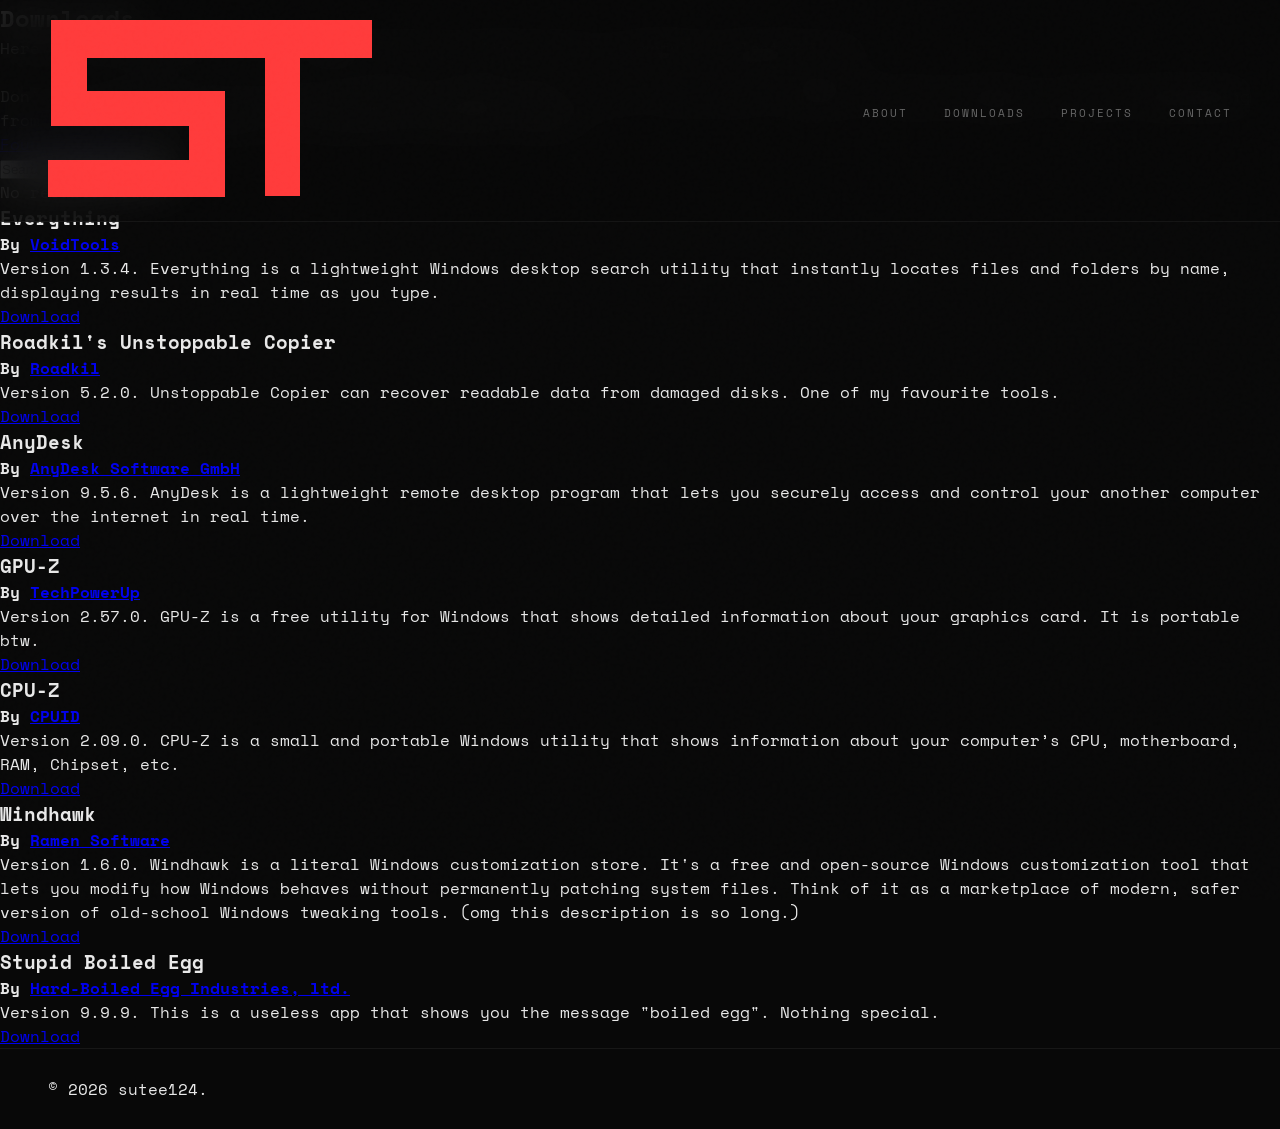
==== downloads.html @ 01d7a95b "Refreshed Design" ====
<!DOCTYPE html>
<html lang="en">
<head>
<meta charset="UTF-8">
<meta name="viewport" content="width=device-width, initial-scale=1.0">
<title>sutee's downloads</title>
<link rel="icon" type="image/png+xml" href="/assets/site/favicon.png">

<!--style stuff-->
<link rel="preconnect" href="https://fonts.googleapis.com">
<link rel="preconnect" href="https://fonts.gstatic.com" crossorigin>
<link href="https://fonts.googleapis.com/css2?family=Space+Mono:ital,wght@0,400;0,700;1,400&display=swap" rel="stylesheet">
<link rel="stylesheet" href="/assets/site/style.css">


</head>
<body>

<nav>
  <a href="https://sutee124.github.io" class="logo">
    <img src="/assets/site/logo.png" alt="Sutee">
  </a>
  <ul>
    <li><a href="sutee124.github.io#about">About</a></li>
    <li><a href="downloads">Downloads</a></li>
    <li><a href="sutee124.github.io#projects">Projects</a></li>
    <li><a href="sutee124.github.io#contact">Contact</a></li>
  </ul>
</nav>

<section id="about">
  <h2>Downloads</h2>
  <div class="section-content">
 Here are the downloads. All softwares here are either mine or carefully selected by me.
  </div>
  <br>
    <div class="section-content">
 Don't be surprised if you see any outdated software here. I don't have time to update the apps everyday. Consider downloading from their official website if you want the latest version.
  </div>
  <a href="mailto:sutee1241@outlook.com?subject=Possible%20Malware%20Found%20on%20Downloads%20Page&body=I%20believe%20I%20found%20a%20file%20that%20may%20be%20malicious.%0A%5BPlease%20list%20the%20file%20name(s)%20or%20link(s)%20below.%5D%0A%0A1.%0A2.%0A3.%0A%0AThank%20you." class="publisher-link">Found Malware?</a>
</section>

<section id="downloads">
    <div class="search-box">
      <div class="search-wrapper">
        <input type="text" id="searchInput" placeholder="Search...">
        <span id="clearBtn" class="clear-btn">&times;</span>
      </div>
    </div>
      <p id="noResults" class="no-results">No results found.</p>
      <div class="downloads-card">
      <h3>Everything</h3> <h4> By <a href="https://www.voidtools.com/" target="_blank" class="publisher-link">VoidTools</a></h4>
      <p>Version 1.3.4. Everything is a lightweight Windows desktop search utility that instantly locates files and folders by name, displaying results in real time as you type.</p>
      <a href="/apps/Everything.exe" target="_blank" class="button2">Download</a>
    </div>
      <div class="downloads-card">
      <h3>Roadkil's Unstoppable Copier</h3> <h4> By <a href="https://www.roadkil.net/" target="_blank" class="publisher-link">Roadkil</a></h4>
      <p>Version 5.2.0. Unstoppable Copier can recover readable data from damaged disks. One of my favourite tools.</p>
      <a href="/apps/UnstoppableCopier.exe" target="_blank" class="button2">Download</a>
    </div>
      <div class="downloads-card">
      <h3>AnyDesk</h3> <h4> By <a href="https://anydesk.com/" target="_blank" class="publisher-link">AnyDesk Software GmbH</a></h4>
      <p>Version 9.5.6. AnyDesk is a lightweight remote desktop program that lets you securely access and control your another computer over the internet in real time.</p>
      <a href="/apps/AnyDesk.exe" target="_blank" class="button2">Download</a>
    </div>
     <div class="downloads-card">
      <h3>GPU-Z</h3> <h4> By <a href="https://www.techpowerup.com/" target="_blank" class="publisher-link">TechPowerUp</a></h4>
      <p>Version 2.57.0. GPU-Z is a free utility for Windows that shows detailed information about your graphics card. It is portable btw. </p>
      <a href="/apps/GPU-Z.exe" target="_blank" class="button2">Download</a>
    </div>
     <div class="downloads-card">
      <h3>CPU-Z</h3> <h4> By <a href="https://www.cpuid.com/" target="_blank" class="publisher-link">CPUID</a></h4>
      <p>Version 2.09.0. CPU-Z is a small and portable Windows utility that shows information about your computer’s CPU, motherboard, RAM, Chipset, etc.</p>
      <a href="/apps/cpuz.exe" target="_blank" class="button2">Download</a>
    </div>
     <div class="downloads-card">
      <h3>Windhawk</h3> <h4>By <a href="https://ramensoftware.com/" target="_blank" class="publisher-link">Ramen Software</a></h4>
      <p>Version 1.6.0. Windhawk is a literal Windows customization store. It's a free and open-source Windows customization tool that lets you modify how Windows behaves without permanently patching system files. Think of it as a marketplace of modern, safer version of old-school Windows tweaking tools. (omg this description is so long.)</p>
      <a href="/apps/windhawk_setup.exe" target="_blank" class="button2">Download</a>
    </div>
     <div class="downloads-card">
      <h3>Stupid Boiled Egg</h3> <h4>By <a href="https://guthib.com/" target="_blank" class="publisher-link">Hard-Boiled Egg Industries, ltd.</a></h4>
      <p>Version 9.9.9. This is a useless app that shows you the message "boiled egg". Nothing special.</p>
      <a href="/apps/boiled egg.exe" target="_blank" class="button2">Download</a>
    </div>
</section>

<footer>
  © 2026 sutee124.
</footer>

<script>
const searchInput = document.getElementById("searchInput");
const cards = document.querySelectorAll(".downloads-card");
const noResults = document.getElementById("noResults");
const clearBtn = document.getElementById("clearBtn");

function filterCards() {
  const filter = searchInput.value.toLowerCase();
  let visibleCount = 0;

  cards.forEach(card => {
    const text = card.innerText.toLowerCase();
    const matches = text.includes(filter);

    if (matches) {
      card.style.display = "block";
      requestAnimationFrame(() => {
        card.style.opacity = "1";
        card.style.transform = "translateY(0)";
      });
      visibleCount++;
    } else {
      card.style.opacity = "0";
      card.style.transform = "translateY(10px)";
      setTimeout(() => {
        card.style.display = "none";
      }, 200);
    }
  });

  if (visibleCount === 0 && filter !== "") {
    noResults.classList.add("show");
  } else {
    noResults.classList.remove("show");
  }

  clearBtn.style.display = filter ? "block" : "none";
}

searchInput.addEventListener("input", filterCards);

clearBtn.addEventListener("click", function () {
  searchInput.value = "";
  filterCards();
  searchInput.focus();
});
</script>

</body>
</html>
---- assets/site/style.css ----
@font-face {
  font-family: Imagine;
  src: url(/assets/site/Imagine_Earth.ttf);
}

:root {
  --red: #e8251a;
  --red-dim: rgba(232,37,26,0.15);
  --red-border: rgba(232,37,26,0.35);
  --bg: #080808;
  --surface: #0f0f0f;
  --surface2: #161616;
  --text: #e8e8e8;
  --muted: #666;
  --mono: 'Space Mono', monospace;
  --sans: Imagine, sans-serif;
}

*, *::before, *::after { margin: 0; padding: 0; box-sizing: border-box; }

html { scroll-behavior: smooth; }

body {
  font-family: var(--mono);
  background: var(--bg);
  color: var(--text);
  overflow-x: hidden;
  cursor: crosshair;
}

/* ── NOISE OVERLAY ── */
body::before {
  content: '';
  position: fixed;
  inset: 0;
  background-image: url("data:image/svg+xml,%3Csvg viewBox='0 0 256 256' xmlns='http://www.w3.org/2000/svg'%3E%3Cfilter id='noise'%3E%3CfeTurbulence type='fractalNoise' baseFrequency='0.9' numOctaves='4' stitchTiles='stitch'/%3E%3C/filter%3E%3Crect width='100%25' height='100%25' filter='url(%23noise)' opacity='0.04'/%3E%3C/svg%3E");
  pointer-events: none;
  z-index: 9999;
  opacity: 0.4;
}

/* ── SCROLLBAR ── */
::-webkit-scrollbar { width: 3px; }
::-webkit-scrollbar-track { background: var(--bg); }
::-webkit-scrollbar-thumb { background: var(--red); }

/* ── NAV ── */
nav {
  position: fixed;
  top: 0; left: 0; right: 0;
  z-index: 1000;
  display: flex;
  justify-content: space-between;
  align-items: center;
  padding: 20px 48px;
  background: rgba(8,8,8,0.85);
  backdrop-filter: blur(20px);
  -webkit-backdrop-filter: blur(20px);
  border-bottom: 1px solid rgba(255,255,255,0.05);
}

.nav-logo {
  font-family: var(--sans);
  font-weight: 800;
  font-size: 18px;
  color: var(--red);
  text-decoration: none;
  letter-spacing: -0.5px;
}

.nav-logo img {
  max-height: 22px;
  display: block;
}

nav ul {
  list-style: none;
  display: flex;
  gap: 36px;
  align-items: center;
}

nav a:not(.nav-logo) {
  color: var(--muted);
  text-decoration: none;
  font-size: 11px;
  letter-spacing: 2px;
  text-transform: uppercase;
  transition: color 0.2s;
}

nav a:not(.nav-logo):hover { color: var(--text); }

/* ── HERO ── */
.hero {
  position: relative;
  min-height: 100vh;
  display: flex;
  flex-direction: column;
  justify-content: flex-end;
  padding: 48px;
  overflow: hidden;
}

.hero-bg {
  position: absolute;
  inset: 0;
  background: url("/assets/media/hero.png") center/cover no-repeat;
  opacity: 0.18;
  filter: grayscale(40%);
}

.hero-grid {
  position: absolute;
  inset: 0;
  background-image:
    linear-gradient(rgba(232,37,26,0.04) 1px, transparent 1px),
    linear-gradient(90deg, rgba(232,37,26,0.04) 1px, transparent 1px);
  background-size: 60px 60px;
  mask-image: radial-gradient(ellipse at center, black 30%, transparent 80%);
}

.hero-tag {
  position: absolute;
  top: 120px;
  right: 48px;
  font-size: 10px;
  letter-spacing: 3px;
  text-transform: uppercase;
  color: var(--muted);
  writing-mode: vertical-rl;
}

.hero-content {
  position: relative;
  z-index: 2;
  max-width: 900px;
}

.hero-eyebrow {
  font-size: 11px;
  letter-spacing: 4px;
  text-transform: uppercase;
  color: var(--red);
  margin-bottom: 24px;
  display: flex;
  align-items: center;
  gap: 12px;
}

.hero-eyebrow::before {
  content: '';
  width: 32px;
  height: 1px;
  background: var(--red);
  display: block;
}

.hero h1 {
  font-family: var(--sans);
  font-size: clamp(52px, 9vw, 120px);
  font-weight: 800;
  line-height: 0.92;
  letter-spacing: -3px;
  color: var(--text);
  margin-bottom: 32px;
}

.hero h1 span { color: var(--red); }

.hero-sub {
  font-size: 13px;
  color: var(--muted);
  line-height: 1.6;
  max-width: 360px;
  margin-bottom: 48px;
}

.hero-links {
  display: flex;
  flex-wrap: wrap;
  gap: 12px;
}

/* ── BUTTONS ── */
.btn {
  display: inline-flex;
  align-items: center;
  gap: 8px;
  padding: 10px 20px;
  font-family: var(--mono);
  font-size: 11px;
  letter-spacing: 1px;
  text-decoration: none;
  text-transform: uppercase;
  border: 1px solid var(--red-border);
  color: var(--text);
  background: var(--red-dim);
  transition: all 0.2s;
  cursor: pointer;
}

.btn:hover {
  background: var(--red);
  border-color: var(--red);
  color: #fff;
  transform: translateY(-2px);
}

.btn svg { width: 14px; height: 14px; flex-shrink: 0; }

.btn-ghost {
  background: transparent;
  border-color: rgba(255,255,255,0.1);
  color: var(--muted);
}

.btn-ghost:hover {
  background: rgba(255,255,255,0.06);
  border-color: rgba(255,255,255,0.25);
  color: var(--text);
}

/* ── LAYOUT ── */
.container { max-width: 1100px; margin: 0 auto; padding: 0 48px; }

/* ── SECTION BASE ── */
.section {
  padding: 120px 48px;
  border-top: 1px solid rgba(255,255,255,0.04);
}

.section-label {
  font-size: 10px;
  letter-spacing: 4px;
  text-transform: uppercase;
  color: var(--red);
  margin-bottom: 64px;
  display: flex;
  align-items: center;
  gap: 16px;
}

.section-label::after {
  content: '';
  flex: 1;
  height: 1px;
  background: rgba(255,255,255,0.06);
}

/* ── ABOUT ── */
#about .about-grid {
  display: grid;
  grid-template-columns: 1fr 1fr;
  gap: 80px;
  align-items: start;
}

.about-main h2 {
  font-family: var(--sans);
  font-size: clamp(28px, 3vw, 42px);
  font-weight: 800;
  line-height: 1.1;
  letter-spacing: -1px;
  margin-bottom: 28px;
  color: var(--text);
}

.about-main p {
  font-size: 12px;
  line-height: 2;
  color: var(--muted);
  margin-bottom: 16px;
}

.text-link {
  color: var(--red);
  text-decoration: none;
  border-bottom: 1px solid var(--red-border);
  transition: border-color 0.2s;
}
.text-link:hover { border-color: var(--red); }

/* FAQ */
.faq { 

.faq-item {
  border-top: 1px solid rgba(255,255,255,0.06);
  padding: 24px 0;
}

.faq-item:last-child { border-bottom: 1px solid rgba(255,255,255,0.06); }

.faq-q {
  font-size: 11px;
  letter-spacing: 0.5px;
  color: var(--text);
  margin-bottom: 10px;
  display: flex;
  gap: 12px;
}

.faq-q::before {
  content: '//';
  color: var(--red);
  flex-shrink: 0;
}

.faq-a {
  font-size: 11px;
  line-height: 1.9;
  color: var(--muted);
  padding-left: 28px;
}
}
/* AMA */
.ama-box {
  margin-top: 64px;
  padding: 36px;
  border: 1px solid rgba(255,255,255,0.06);
  background: var(--surface);
  position: relative;
  overflow: hidden;
}

.ama-box::before {
  content: '';
  position: absolute;
  top: 0; left: 0; right: 0;
  height: 2px;
  background: linear-gradient(90deg, var(--red), transparent);
}

.ama-title {
  font-family: var(--sans);
  font-weight: 700;
  font-size: 18px;
  color: var(--text);
  margin-bottom: 8px;
}

.ama-sub {
  font-size: 10px;
  color: var(--muted);
  letter-spacing: 1px;
  text-transform: uppercase;
  margin-bottom: 24px;
}

.ama-row {
  display: flex;
  gap: 12px;
}

.ama-input {
  flex: 1;
  padding: 12px 16px;
  background: var(--surface2);
  border: 1px solid rgba(255,255,255,0.08);
  color: var(--text);
  font-family: var(--mono);
  font-size: 12px;
  outline: none;
  transition: border-color 0.2s;
}

.ama-input:focus { border-color: var(--red); }
.ama-input::placeholder { color: var(--muted); }

.ama-msg {
  margin-top: 12px;
  font-size: 11px;
  color: var(--red);
  min-height: 16px;
}

/* ── PROJECTS ── */
.projects-grid {
  display: grid;
  grid-template-columns: repeat(auto-fill, minmax(300px, 1fr));
  gap: 1px;
  background: rgba(255,255,255,0.04);
  border: 1px solid rgba(255,255,255,0.04);
}

.project-card {
  background: var(--bg);
  padding: 32px;
  transition: background 0.2s;
  position: relative;
  overflow: hidden;
}

.project-card::before {
  content: '';
  position: absolute;
  left: 0; top: 0; bottom: 0;
  width: 2px;
  background: var(--red);
  transform: scaleY(0);
  transform-origin: bottom;
  transition: transform 0.3s ease;
}

.project-card:hover { background: var(--surface); }
.project-card:hover::before { transform: scaleY(1); }

.project-num {
  font-size: 10px;
  color: var(--muted);
  letter-spacing: 2px;
  margin-bottom: 20px;
}

.project-card h3 {
  font-family: var(--sans);
  font-weight: 700;
  font-size: 16px;
  color: var(--text);
  margin-bottom: 12px;
  line-height: 1.3;
}

.project-card p {
  font-size: 11px;
  line-height: 1.8;
  color: var(--muted);
  margin-bottom: 24px;
}

.project-link {
  font-size: 10px;
  letter-spacing: 2px;
  text-transform: uppercase;
  color: var(--red);
  text-decoration: none;
  display: inline-flex;
  align-items: center;
  gap: 8px;
  transition: gap 0.2s;
}

.project-link:hover { gap: 14px; }

/* ── CONTACT ── */
#contact {
  position: relative;
}

.contact-inner {
  display: flex;
  justify-content: space-between;
  align-items: flex-end;
  gap: 48px;
  flex-wrap: wrap;
}

.contact-head {
  font-family: var(--sans);
  font-size: clamp(36px, 5vw, 72px);
  font-weight: 800;
  letter-spacing: -2px;
  color: var(--text);
  line-height: 1;
}

.contact-head span { color: var(--red); }

.contact-btns { display: flex; gap: 12px; flex-wrap: wrap; }

/* ── FOOTER ── */
footer {
  padding: 28px 48px;
  border-top: 1px solid rgba(255,255,255,0.06);
  display: flex;
  justify-content: space-between;
  align-items: center;
  flex-wrap: wrap;
  gap: 16px;
}

.footer-copy {
  font-size: 10px;
  letter-spacing: 2px;
  color: var(--muted);
  text-transform: uppercase;
}

/* ── FADE-IN ── */
.reveal {
  opacity: 0;
  transform: translateY(30px);
  transition: opacity 0.8s ease, transform 0.8s ease;
}
.reveal.visible {
  opacity: 1;
  transform: none;
}

@media (max-width: 768px) {
  nav { padding: 16px 24px; }
  .hero { padding: 100px 24px 48px; }
  .hero-tag { display: none; }
  .section { padding: 80px 24px; }
  #about .about-grid { grid-template-columns: 1fr; gap: 48px; }
  .contact-inner { flex-direction: column; align-items: flex-start; }
  footer { padding: 24px; }
}
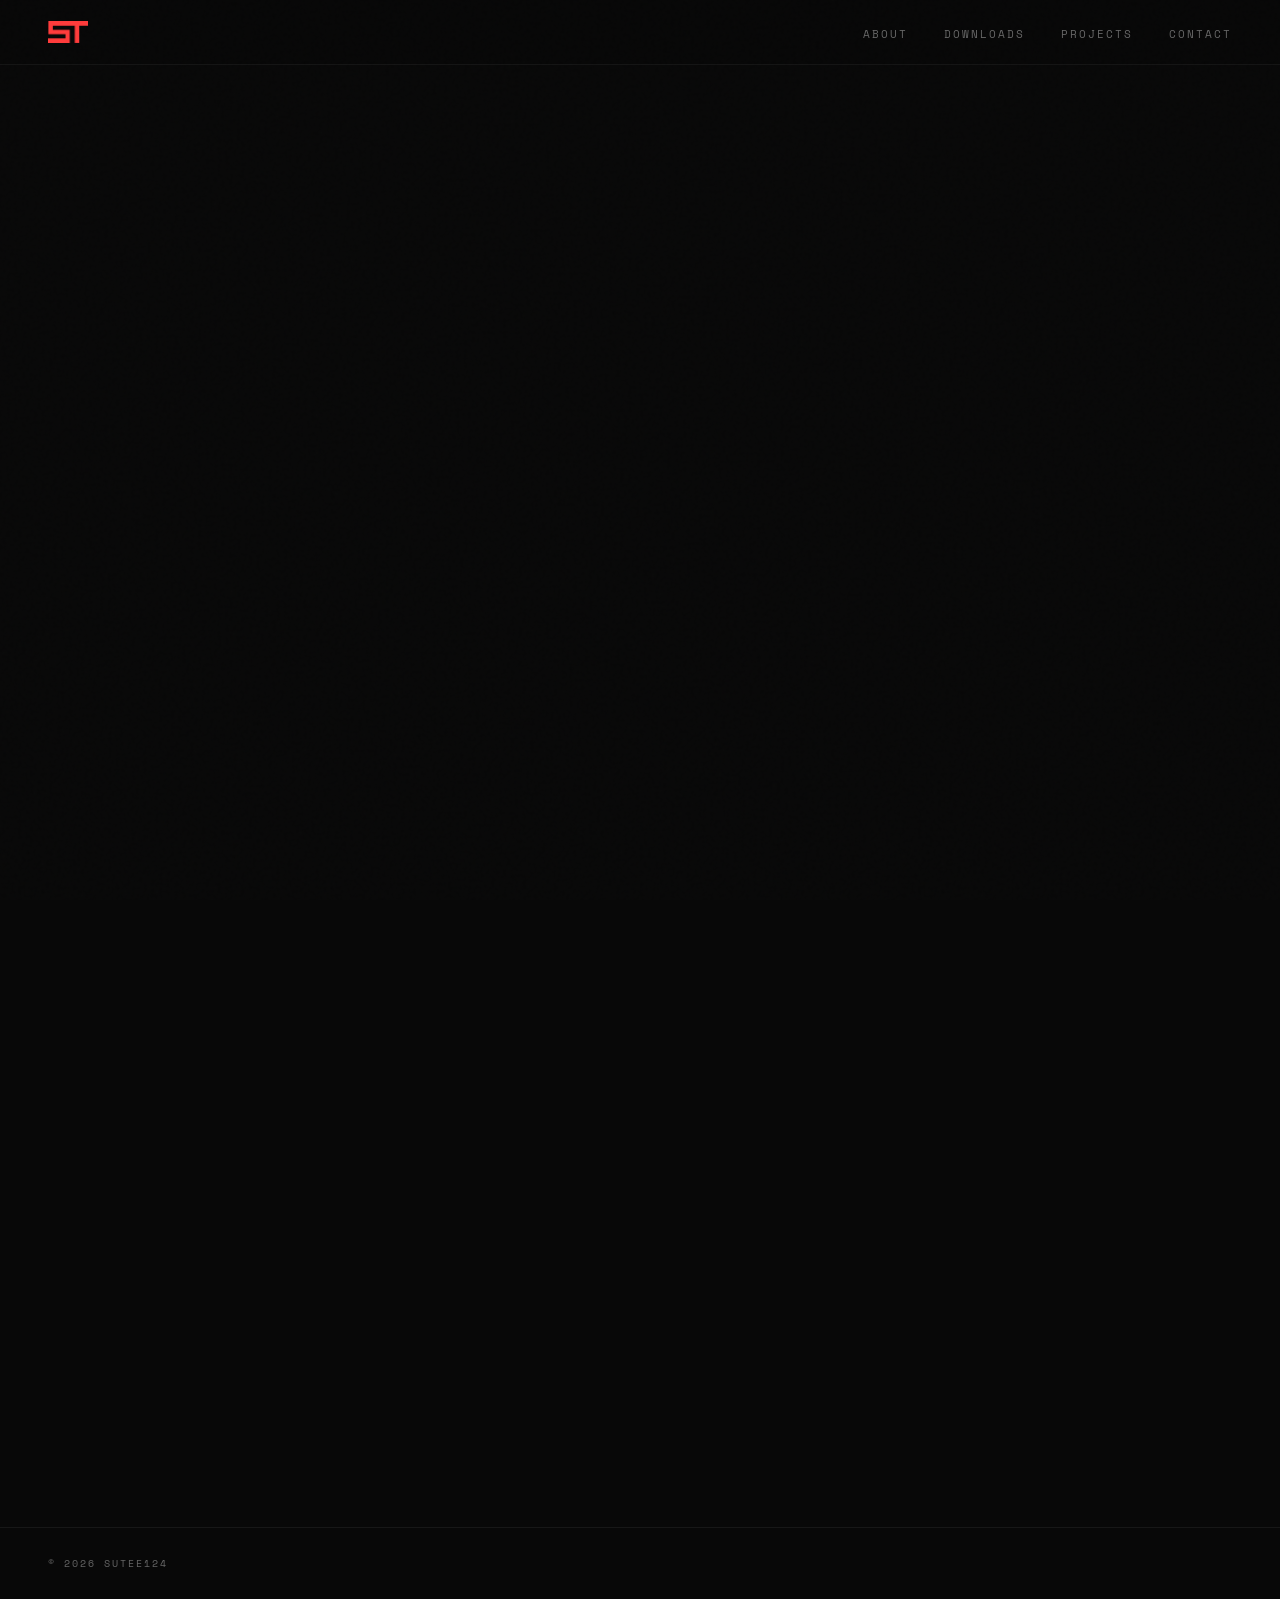
==== commit 9360da2c: "Updated CSS" ====
--- a/downloads.html
+++ b/downloads.html
@@ -12,23 +12,161 @@
 <link href="https://fonts.googleapis.com/css2?family=Space+Mono:ital,wght@0,400;0,700;1,400&display=swap" rel="stylesheet">
 <link rel="stylesheet" href="/assets/site/style.css">
 
+<style>
+
+#downloads {
+  padding: 80px 60px;
+  border-top: 1px solid #111;
+}
+
+/* ===== SEARCH ===== */
+
+.search-box {
+  margin-bottom: 35px;
+}
+
+.search-wrapper {
+  position: relative;
+  max-width: 420px;
+}
+
+/* clear search button */
+
+.clear-btn {
+  position: absolute;
+  right: 12px;
+  top: 50%;
+  transform: translateY(-50%);
+  color: #ff3b3b;
+  font-size: 18px;
+  cursor: pointer;
+  display: none;
+  transition: 0.2s ease;
+}
+
+.clear-btn:hover {
+  color: #ff0000;
+}
+
+/* ===== NO RESULTS MESSAGE ===== */
+
+.no-results {
+  display: none;
+  margin: 25px 0;
+  color: #ff3b3b;
+  font-size: 18px;
+  text-shadow: 0 0 8px rgba(255,0,0,0.5);
+}
+
+.no-results.show {
+  display: block;
+}
+
+/* ===== DOWNLOAD GRID ===== */
+
+#downloads {
+  display: grid;
+  grid-template-columns: repeat(auto-fit, minmax(260px, 1fr));
+  gap: 22px;
+}
+
+/* ===== DOWNLOAD CARD ===== */
+
+.downloads-card {
+  background: #111;
+  border: 1px solid #222;
+  padding: 26px;
+  line-height: 1.7;
+
+  transition:
+    transform 0.25s ease,
+    border-color 0.25s ease,
+    box-shadow 0.25s ease;
+}
+
+/* hover effect */
+
+.downloads-card:hover {
+  border-color: #ff3b3b;
+  transform: translateY(-4px);
+  box-shadow: 0 8px 20px rgba(0,0,0,0.5);
+}
+
+/* title */
+
+.downloads-card h3 {
+  color: #ff3b3b;
+  margin-bottom: 4px;
+}
+
+/* publisher */
+
+.downloads-card h4 {
+  font-size: 13px;
+  margin-bottom: 10px;
+  opacity: 0.7;
+}
+
+/* publisher link */
+
+.publisher-link {
+  color: #ff3b3b;
+  text-decoration: none;
+  transition: 0.2s ease;
+}
+
+.publisher-link:hover {
+  text-decoration: underline;
+}
+
+/* description */
+
+.downloads-card p {
+  font-size: 14px;
+  opacity: 0.85;
+  margin-bottom: 16px;
+}
+
+/* ===== DOWNLOAD BUTTON ===== */
+
+.button2 {
+  display: inline-block;
+  padding: 8px 18px;
+  background: #ff3b3b;
+  color: #fff;
+  font-weight: bold;
+  text-decoration: none;
+  font-size: 13px;
+
+  transition:
+    background 0.2s ease,
+    transform 0.2s ease,
+    box-shadow 0.2s ease;
+}
+
+.button2:hover {
+  background: #ff0000;
+  transform: translateY(-2px);
+  box-shadow: 0 4px 12px rgba(255,0,0,0.4);
+}
+</style>
 
 </head>
 <body>
 
 <nav>
-  <a href="https://sutee124.github.io" class="logo">
-    <img src="/assets/site/logo.png" alt="Sutee">
+  <a href="index.html" class="nav-logo">
+    <img src="/assets/site/logo.png" alt="Sutee" onerror="this.style.display='none';this.parentElement.textContent='sutee.'">
   </a>
   <ul>
-    <li><a href="sutee124.github.io#about">About</a></li>
+    <li><a href="#about">About</a></li>
     <li><a href="downloads">Downloads</a></li>
-    <li><a href="sutee124.github.io#projects">Projects</a></li>
-    <li><a href="sutee124.github.io#contact">Contact</a></li>
+    <li><a href="#projects">Projects</a></li>
+    <li><a href="#contact">Contact</a></li>
   </ul>
 </nav>
 
-<section id="about">
+<section id="about" class="section reveal">
   <h2>Downloads</h2>
   <div class="section-content">
  Here are the downloads. All softwares here are either mine or carefully selected by me.
@@ -40,10 +178,10 @@
   <a href="mailto:sutee1241@outlook.com?subject=Possible%20Malware%20Found%20on%20Downloads%20Page&body=I%20believe%20I%20found%20a%20file%20that%20may%20be%20malicious.%0A%5BPlease%20list%20the%20file%20name(s)%20or%20link(s)%20below.%5D%0A%0A1.%0A2.%0A3.%0A%0AThank%20you." class="publisher-link">Found Malware?</a>
 </section>
 
-<section id="downloads">
+<section id="downloads" class="section reveal">
     <div class="search-box">
       <div class="search-wrapper">
-        <input type="text" id="searchInput" placeholder="Search...">
+        <input class="ama-input" type="text" id="searchInput" placeholder="Search...">
         <span id="clearBtn" class="clear-btn">&times;</span>
       </div>
     </div>
@@ -86,7 +224,7 @@
 </section>
 
 <footer>
-  © 2026 sutee124.
+  <span class="footer-copy">© 2026 sutee124</span>
 </footer>
 
 <script>
--- a/assets/site/style.css
+++ b/assets/site/style.css
@@ -25,7 +25,6 @@
   background: var(--bg);
   color: var(--text);
   overflow-x: hidden;
-  cursor: crosshair;
 }
 
 /* ── NOISE OVERLAY ── */
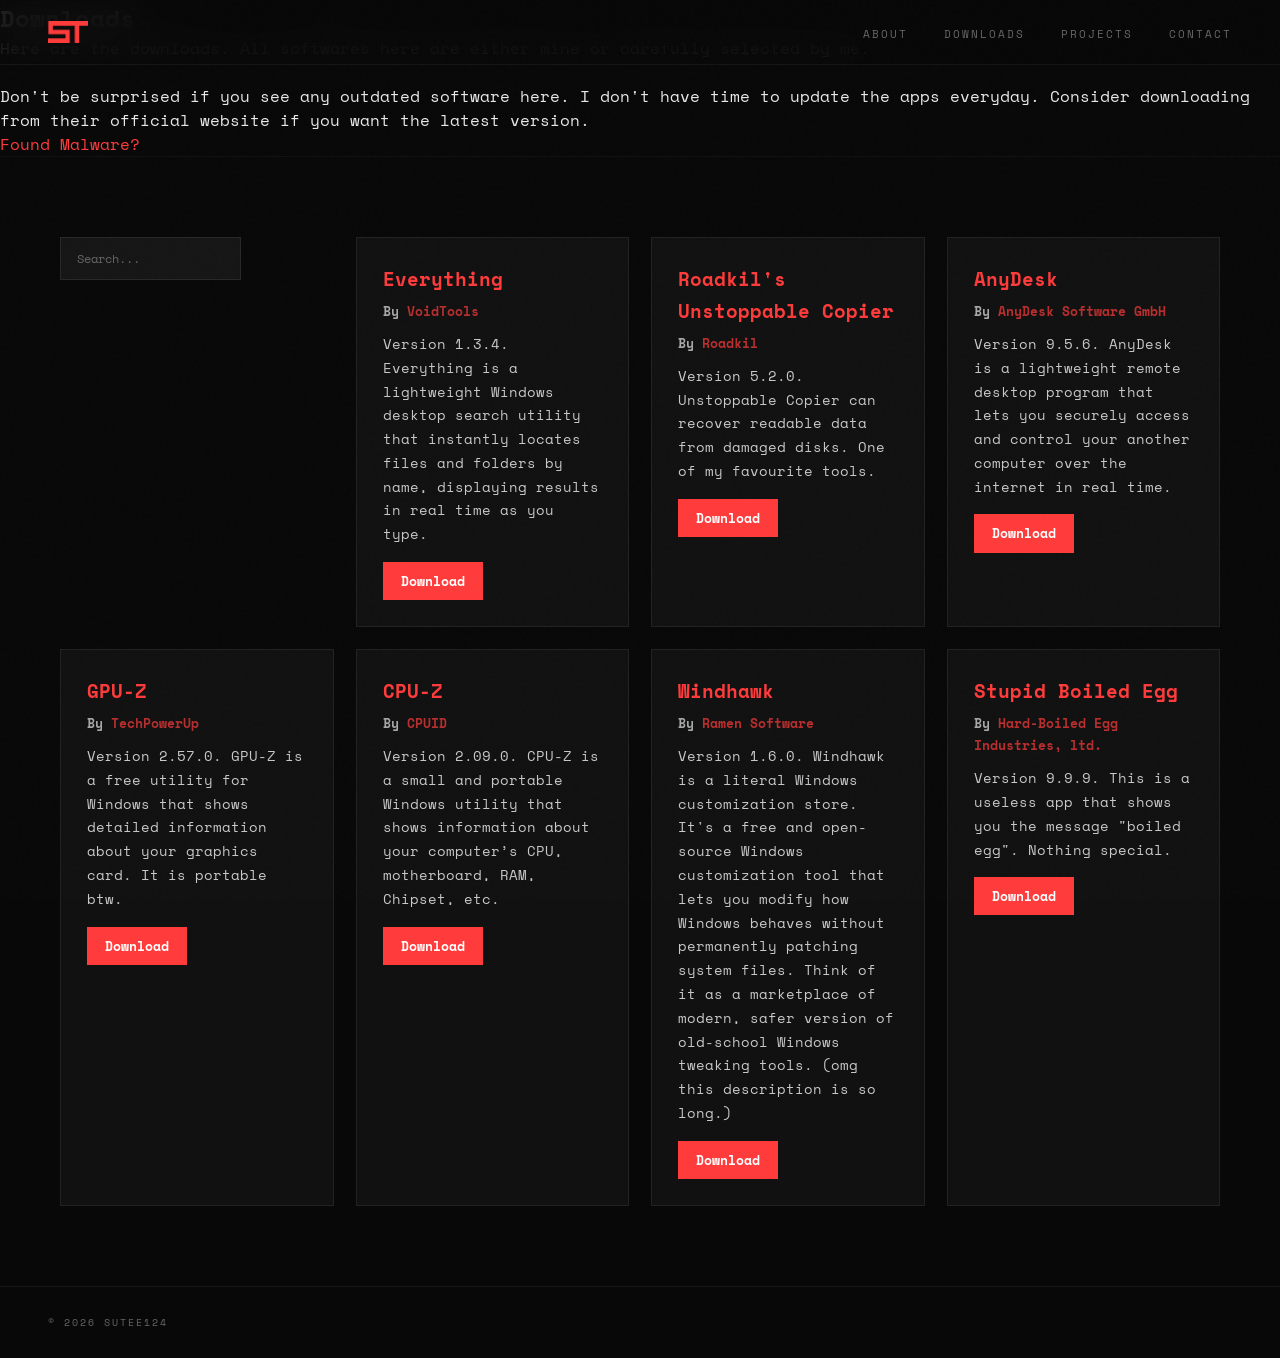
==== commit e6de6daa: "Fixed downloads page" ====
--- a/downloads.html
+++ b/downloads.html
@@ -166,7 +166,7 @@
   </ul>
 </nav>
 
-<section id="about" class="section reveal">
+<section id="about">
   <h2>Downloads</h2>
   <div class="section-content">
  Here are the downloads. All softwares here are either mine or carefully selected by me.
@@ -178,7 +178,7 @@
   <a href="mailto:sutee1241@outlook.com?subject=Possible%20Malware%20Found%20on%20Downloads%20Page&body=I%20believe%20I%20found%20a%20file%20that%20may%20be%20malicious.%0A%5BPlease%20list%20the%20file%20name(s)%20or%20link(s)%20below.%5D%0A%0A1.%0A2.%0A3.%0A%0AThank%20you." class="publisher-link">Found Malware?</a>
 </section>
 
-<section id="downloads" class="section reveal">
+<section id="downloads">
     <div class="search-box">
       <div class="search-wrapper">
         <input class="ama-input" type="text" id="searchInput" placeholder="Search...">
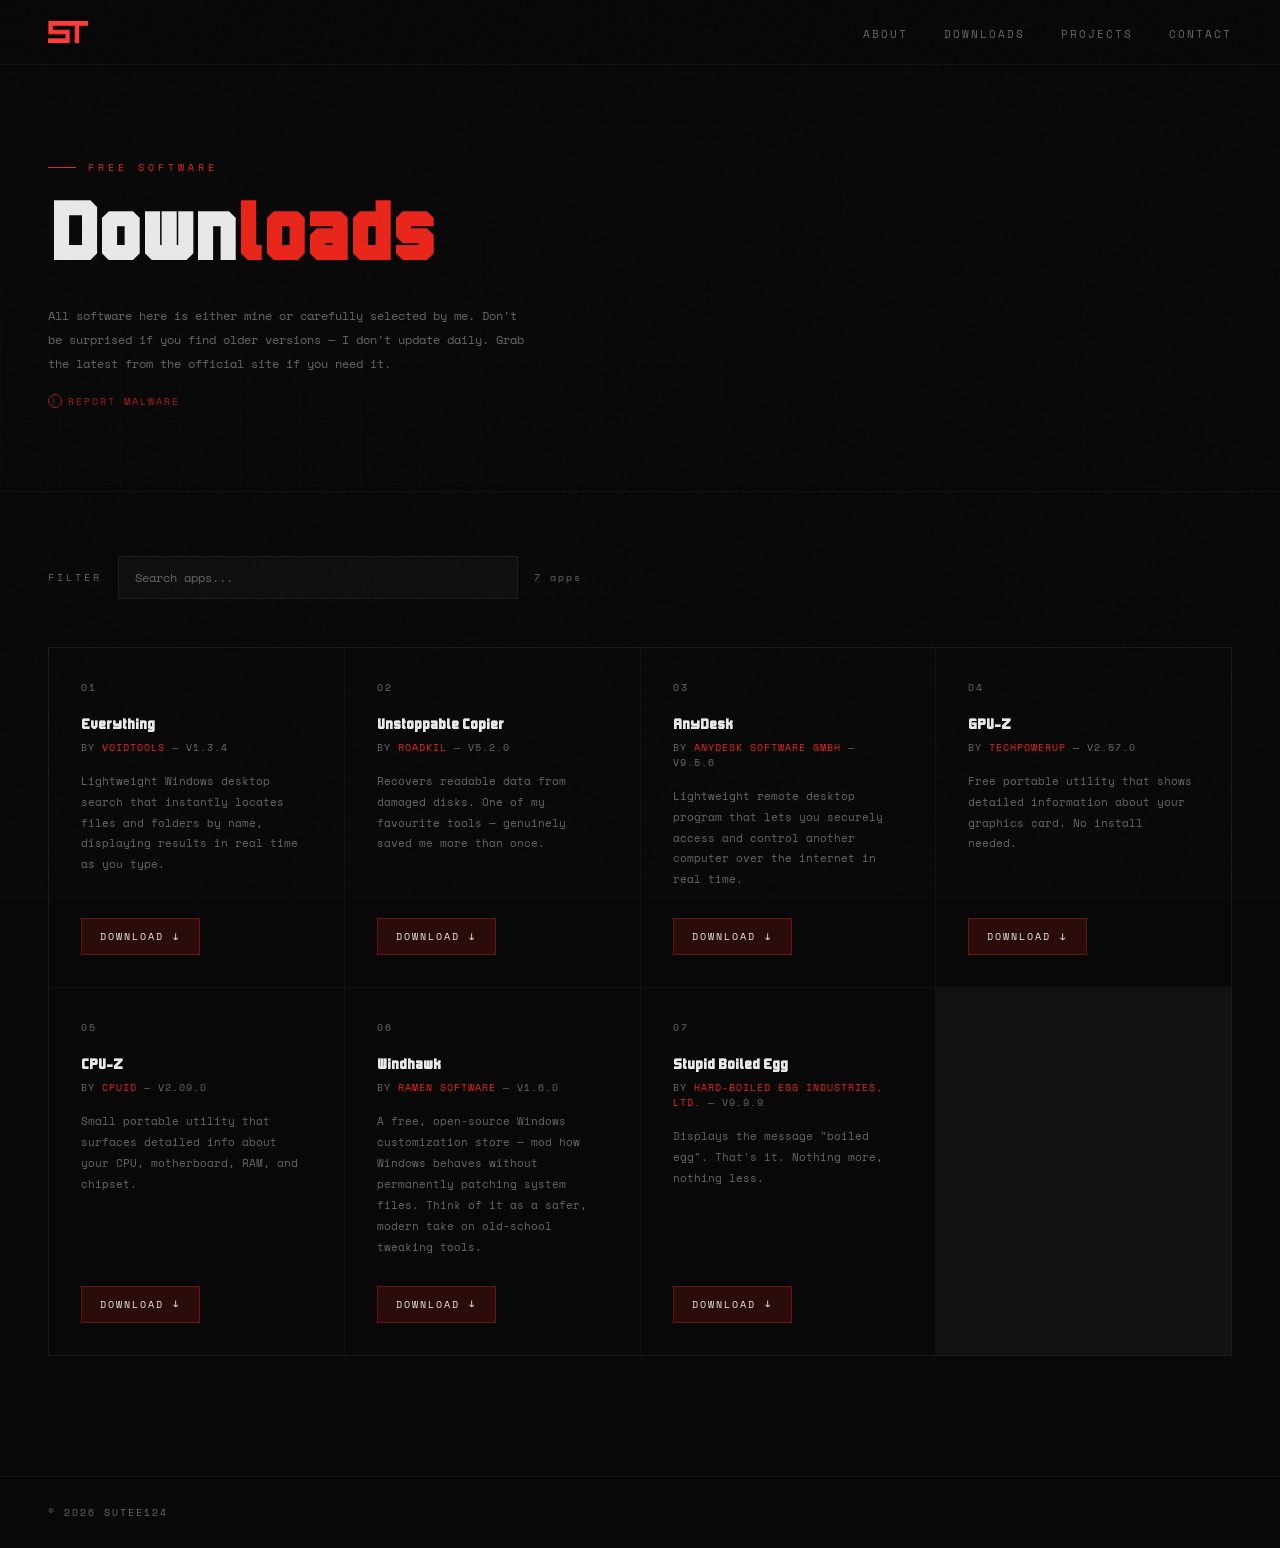
==== commit 1ffd74d0: "Pages rework" ====
--- a/downloads.html
+++ b/downloads.html
@@ -13,147 +13,419 @@
 <link rel="stylesheet" href="/assets/site/style.css">
 
 <style>
-
+@font-face {
+  font-family: Imagine;
+  src: url(/assets/site/Imagine_Earth.ttf);
+}
+
+:root {
+  --red: #e8251a;
+  --red-dim: rgba(232,37,26,0.15);
+  --red-border: rgba(232,37,26,0.35);
+  --bg: #080808;
+  --surface: #0f0f0f;
+  --surface2: #161616;
+  --text: #e8e8e8;
+  --muted: #666;
+  --mono: 'Space Mono', monospace;
+  --sans: Imagine, sans-serif;
+}
+
+*, *::before, *::after { margin: 0; padding: 0; box-sizing: border-box; }
+html { scroll-behavior: smooth; }
+
+body {
+  font-family: var(--mono);
+  background: var(--bg);
+  color: var(--text);
+  overflow-x: hidden;
+}
+
+/* ── NOISE OVERLAY ── */
+body::before {
+  content: '';
+  position: fixed;
+  inset: 0;
+  background-image: url("data:image/svg+xml,%3Csvg viewBox='0 0 256 256' xmlns='http://www.w3.org/2000/svg'%3E%3Cfilter id='noise'%3E%3CfeTurbulence type='fractalNoise' baseFrequency='0.9' numOctaves='4' stitchTiles='stitch'/%3E%3C/filter%3E%3Crect width='100%25' height='100%25' filter='url(%23noise)' opacity='0.04'/%3E%3C/svg%3E");
+  pointer-events: none;
+  z-index: 9999;
+  opacity: 0.4;
+}
+
+/* ── SCROLLBAR ── */
+::-webkit-scrollbar { width: 3px; }
+::-webkit-scrollbar-track { background: var(--bg); }
+::-webkit-scrollbar-thumb { background: var(--red); }
+
+/* ── NAV ── */
+nav {
+  position: fixed;
+  top: 0; left: 0; right: 0;
+  z-index: 1000;
+  display: flex;
+  justify-content: space-between;
+  align-items: center;
+  padding: 20px 48px;
+  background: rgba(8,8,8,0.85);
+  backdrop-filter: blur(20px);
+  -webkit-backdrop-filter: blur(20px);
+  border-bottom: 1px solid rgba(255,255,255,0.05);
+}
+
+.nav-logo {
+  font-family: var(--sans);
+  font-weight: 800;
+  font-size: 18px;
+  color: var(--red);
+  text-decoration: none;
+  letter-spacing: -0.5px;
+}
+
+.nav-logo img {
+  max-height: 22px;
+  display: block;
+}
+
+nav ul {
+  list-style: none;
+  display: flex;
+  gap: 36px;
+  align-items: center;
+}
+
+nav a:not(.nav-logo) {
+  color: var(--muted);
+  text-decoration: none;
+  font-size: 11px;
+  letter-spacing: 2px;
+  text-transform: uppercase;
+  transition: color 0.2s;
+}
+
+nav a:not(.nav-logo):hover { color: var(--text); }
+
+/* ── PAGE HEADER ── */
+.page-header {
+  padding: 160px 48px 80px;
+  border-bottom: 1px solid rgba(255,255,255,0.04);
+  position: relative;
+  overflow: hidden;
+}
+
+.page-header::before {
+  content: '';
+  position: absolute;
+  inset: 0;
+  background-image:
+    linear-gradient(rgba(232,37,26,0.03) 1px, transparent 1px),
+    linear-gradient(90deg, rgba(232,37,26,0.03) 1px, transparent 1px);
+  background-size: 60px 60px;
+  mask-image: radial-gradient(ellipse at 0% 100%, black 20%, transparent 70%);
+}
+
+.page-header-inner {
+  position: relative;
+  z-index: 1;
+  max-width: 700px;
+}
+
+.page-eyebrow {
+  font-size: 10px;
+  letter-spacing: 4px;
+  text-transform: uppercase;
+  color: var(--red);
+  margin-bottom: 20px;
+  display: flex;
+  align-items: center;
+  gap: 12px;
+}
+
+.page-eyebrow::before {
+  content: '';
+  width: 28px;
+  height: 1px;
+  background: var(--red);
+}
+
+.page-header h1 {
+  font-family: var(--sans);
+  font-size: clamp(40px, 7vw, 90px);
+  font-weight: 800;
+  line-height: 0.9;
+  letter-spacing: -3px;
+  color: var(--text);
+  margin-bottom: 28px;
+}
+
+.page-header h1 span { color: var(--red); }
+
+.page-header p {
+  font-size: 12px;
+  line-height: 2;
+  color: var(--muted);
+  max-width: 480px;
+  margin-bottom: 10px;
+}
+
+.malware-link {
+  display: inline-flex;
+  align-items: center;
+  gap: 6px;
+  margin-top: 8px;
+  font-size: 10px;
+  letter-spacing: 2px;
+  text-transform: uppercase;
+  color: var(--red);
+  text-decoration: none;
+  opacity: 0.7;
+  transition: opacity 0.2s;
+}
+
+.malware-link:hover { opacity: 1; }
+
+.malware-link::before {
+  content: '!';
+  display: inline-flex;
+  align-items: center;
+  justify-content: center;
+  width: 14px;
+  height: 14px;
+  border: 1px solid var(--red);
+  font-size: 9px;
+  border-radius: 50%;
+}
+
+/* ── DOWNLOADS SECTION ── */
 #downloads {
-  padding: 80px 60px;
-  border-top: 1px solid #111;
-}
-
-/* ===== SEARCH ===== */
-
+  padding: 64px 48px 120px;
+}
+
+/* ── SEARCH ── */
 .search-box {
-  margin-bottom: 35px;
+  margin-bottom: 48px;
+  display: flex;
+  align-items: center;
+  gap: 16px;
+  flex-wrap: wrap;
+}
+
+.search-label {
+  font-size: 10px;
+  letter-spacing: 3px;
+  text-transform: uppercase;
+  color: var(--muted);
+  flex-shrink: 0;
 }
 
 .search-wrapper {
   position: relative;
-  max-width: 420px;
-}
-
-/* clear search button */
+  flex: 1;
+  max-width: 400px;
+}
+
+.search-wrapper input {
+  width: 100%;
+  padding: 12px 40px 12px 16px;
+  background: var(--surface);
+  border: 1px solid rgba(255,255,255,0.06);
+  color: var(--text);
+  font-family: var(--mono);
+  font-size: 12px;
+  outline: none;
+  transition: border-color 0.2s;
+}
+
+.search-wrapper input:focus { border-color: var(--red); }
+.search-wrapper input::placeholder { color: var(--muted); }
 
 .clear-btn {
   position: absolute;
   right: 12px;
   top: 50%;
   transform: translateY(-50%);
-  color: #ff3b3b;
+  color: var(--red);
   font-size: 18px;
   cursor: pointer;
   display: none;
-  transition: 0.2s ease;
-}
-
-.clear-btn:hover {
-  color: #ff0000;
-}
-
-/* ===== NO RESULTS MESSAGE ===== */
-
+  line-height: 1;
+  transition: opacity 0.2s;
+  background: none;
+  border: none;
+  padding: 0;
+}
+
+.clear-btn:hover { opacity: 0.7; }
+
+.result-count {
+  font-size: 10px;
+  letter-spacing: 2px;
+  color: var(--muted);
+  flex-shrink: 0;
+}
+
+/* ── NO RESULTS ── */
 .no-results {
   display: none;
-  margin: 25px 0;
-  color: #ff3b3b;
-  font-size: 18px;
-  text-shadow: 0 0 8px rgba(255,0,0,0.5);
-}
-
-.no-results.show {
-  display: block;
-}
-
-/* ===== DOWNLOAD GRID ===== */
-
-#downloads {
+  padding: 48px 0;
+  font-size: 12px;
+  color: var(--red);
+  letter-spacing: 2px;
+  text-transform: uppercase;
+  opacity: 0.7;
+}
+
+.no-results.show { display: block; }
+
+/* ── DOWNLOADS GRID ── */
+.downloads-grid {
   display: grid;
-  grid-template-columns: repeat(auto-fit, minmax(260px, 1fr));
-  gap: 22px;
-}
-
-/* ===== DOWNLOAD CARD ===== */
-
+  grid-template-columns: repeat(auto-fill, minmax(280px, 1fr));
+  gap: 1px;
+  background: rgba(255,255,255,0.04);
+  border: 1px solid rgba(255,255,255,0.04);
+}
+
+/* ── DOWNLOAD CARD ── */
 .downloads-card {
-  background: #111;
-  border: 1px solid #222;
-  padding: 26px;
-  line-height: 1.7;
-
-  transition:
-    transform 0.25s ease,
-    border-color 0.25s ease,
-    box-shadow 0.25s ease;
-}
-
-/* hover effect */
-
-.downloads-card:hover {
-  border-color: #ff3b3b;
-  transform: translateY(-4px);
-  box-shadow: 0 8px 20px rgba(0,0,0,0.5);
-}
-
-/* title */
+  background: var(--bg);
+  padding: 32px;
+  position: relative;
+  overflow: hidden;
+  transition: background 0.2s;
+  display: flex;
+  flex-direction: column;
+}
+
+.downloads-card::before {
+  content: '';
+  position: absolute;
+  left: 0; top: 0; bottom: 0;
+  width: 2px;
+  background: var(--red);
+  transform: scaleY(0);
+  transform-origin: bottom;
+  transition: transform 0.3s ease;
+}
+
+.downloads-card:hover { background: var(--surface); }
+.downloads-card:hover::before { transform: scaleY(1); }
+
+.card-num {
+  font-size: 10px;
+  letter-spacing: 2px;
+  color: var(--muted);
+  margin-bottom: 20px;
+}
 
 .downloads-card h3 {
-  color: #ff3b3b;
-  margin-bottom: 4px;
-}
-
-/* publisher */
+  font-family: var(--sans);
+  font-weight: 700;
+  font-size: 16px;
+  color: var(--text);
+  margin-bottom: 6px;
+  line-height: 1.2;
+}
 
 .downloads-card h4 {
-  font-size: 13px;
-  margin-bottom: 10px;
-  opacity: 0.7;
-}
-
-/* publisher link */
+  font-size: 10px;
+  letter-spacing: 1px;
+  text-transform: uppercase;
+  color: var(--muted);
+  margin-bottom: 16px;
+  font-weight: 400;
+}
 
 .publisher-link {
-  color: #ff3b3b;
+  color: var(--red);
   text-decoration: none;
-  transition: 0.2s ease;
-}
-
-.publisher-link:hover {
-  text-decoration: underline;
-}
-
-/* description */
+  transition: opacity 0.2s;
+}
+
+.publisher-link:hover { opacity: 0.7; }
 
 .downloads-card p {
-  font-size: 14px;
-  opacity: 0.85;
-  margin-bottom: 16px;
-}
-
-/* ===== DOWNLOAD BUTTON ===== */
-
-.button2 {
-  display: inline-block;
-  padding: 8px 18px;
-  background: #ff3b3b;
+  font-size: 11px;
+  line-height: 1.9;
+  color: var(--muted);
+  margin-bottom: 28px;
+  flex: 1;
+}
+
+/* ── DOWNLOAD BUTTON ── */
+.btn-dl {
+  display: inline-flex;
+  align-items: center;
+  gap: 8px;
+  padding: 10px 18px;
+  background: var(--red-dim);
+  border: 1px solid var(--red-border);
+  color: var(--text);
+  font-family: var(--mono);
+  font-size: 10px;
+  letter-spacing: 2px;
+  text-transform: uppercase;
+  text-decoration: none;
+  align-self: flex-start;
+  transition: all 0.2s;
+}
+
+.btn-dl::after {
+  content: '↓';
+  font-size: 12px;
+  line-height: 1;
+  transition: transform 0.2s;
+}
+
+.btn-dl:hover {
+  background: var(--red);
+  border-color: var(--red);
   color: #fff;
-  font-weight: bold;
-  text-decoration: none;
-  font-size: 13px;
-
-  transition:
-    background 0.2s ease,
-    transform 0.2s ease,
-    box-shadow 0.2s ease;
-}
-
-.button2:hover {
-  background: #ff0000;
-  transform: translateY(-2px);
-  box-shadow: 0 4px 12px rgba(255,0,0,0.4);
+}
+
+.btn-dl:hover::after {
+  transform: translateY(2px);
+}
+
+/* ── FOOTER ── */
+footer {
+  padding: 28px 48px;
+  border-top: 1px solid rgba(255,255,255,0.06);
+  display: flex;
+  justify-content: space-between;
+  align-items: center;
+  flex-wrap: wrap;
+  gap: 16px;
+}
+
+.footer-copy {
+  font-size: 10px;
+  letter-spacing: 2px;
+  color: var(--muted);
+  text-transform: uppercase;
+}
+
+/* ── REVEAL ANIMATION ── */
+.reveal {
+  opacity: 0;
+  transform: translateY(20px);
+  transition: opacity 0.6s ease, transform 0.6s ease;
+}
+.reveal.visible { opacity: 1; transform: none; }
+
+/* ── RESPONSIVE ── */
+@media (max-width: 768px) {
+  nav { padding: 16px 24px; }
+  .page-header { padding: 120px 24px 60px; }
+  #downloads { padding: 48px 24px 80px; }
+  .search-box { gap: 12px; }
+  .search-label { display: none; }
+  footer { padding: 24px; }
 }
 </style>
-
 </head>
 <body>
 
+<!-- ── NAV (untouched) ── -->
 <nav>
   <a href="index.html" class="nav-logo">
     <img src="/assets/site/logo.png" alt="Sutee" onerror="this.style.display='none';this.parentElement.textContent='sutee.'">
@@ -166,113 +438,151 @@
   </ul>
 </nav>
 
-<section id="about">
-  <h2>Downloads</h2>
-  <div class="section-content">
- Here are the downloads. All softwares here are either mine or carefully selected by me.
+<!-- ── PAGE HEADER ── -->
+<div class="page-header">
+  <div class="page-header-inner">
+    <div class="page-eyebrow">Free Software</div>
+    <h1>Down<span>loads</span></h1>
+    <p>All software here is either mine or carefully selected by me. Don't be surprised if you find older versions — I don't update daily. Grab the latest from the official site if you need it.</p>
+    <a href="mailto:sutee1241@outlook.com?subject=Possible%20Malware%20Found%20on%20Downloads%20Page&body=I%20believe%20I%20found%20a%20file%20that%20may%20be%20malicious.%0A%5BPlease%20list%20the%20file%20name(s)%20or%20link(s)%20below.%5D%0A%0A1.%0A2.%0A3.%0A%0AThank%20you." class="malware-link">Report malware</a>
   </div>
-  <br>
-    <div class="section-content">
- Don't be surprised if you see any outdated software here. I don't have time to update the apps everyday. Consider downloading from their official website if you want the latest version.
+</div>
+
+<!-- ── DOWNLOADS SECTION ── -->
+<section id="downloads">
+
+  <!-- Search bar (outside grid) -->
+  <div class="search-box">
+    <span class="search-label">Filter</span>
+    <div class="search-wrapper">
+      <input type="text" id="searchInput" placeholder="Search apps...">
+      <button id="clearBtn" class="clear-btn" aria-label="Clear search">&times;</button>
+    </div>
+    <span class="result-count" id="resultCount"></span>
   </div>
-  <a href="mailto:sutee1241@outlook.com?subject=Possible%20Malware%20Found%20on%20Downloads%20Page&body=I%20believe%20I%20found%20a%20file%20that%20may%20be%20malicious.%0A%5BPlease%20list%20the%20file%20name(s)%20or%20link(s)%20below.%5D%0A%0A1.%0A2.%0A3.%0A%0AThank%20you." class="publisher-link">Found Malware?</a>
+
+  <p id="noResults" class="no-results">// no results found.</p>
+
+  <!-- Grid -->
+  <div class="downloads-grid" id="downloadsGrid">
+
+    <div class="downloads-card reveal">
+      <div class="card-num">01</div>
+      <h3>Everything</h3>
+      <h4>By <a href="https://www.voidtools.com/" target="_blank" class="publisher-link">VoidTools</a> &mdash; v1.3.4</h4>
+      <p>Lightweight Windows desktop search that instantly locates files and folders by name, displaying results in real time as you type.</p>
+      <a href="/apps/Everything.exe" class="btn-dl">Download</a>
+    </div>
+
+    <div class="downloads-card reveal">
+      <div class="card-num">02</div>
+      <h3>Unstoppable Copier</h3>
+      <h4>By <a href="https://www.roadkil.net/" target="_blank" class="publisher-link">Roadkil</a> &mdash; v5.2.0</h4>
+      <p>Recovers readable data from damaged disks. One of my favourite tools — genuinely saved me more than once.</p>
+      <a href="/apps/UnstoppableCopier.exe" class="btn-dl">Download</a>
+    </div>
+
+    <div class="downloads-card reveal">
+      <div class="card-num">03</div>
+      <h3>AnyDesk</h3>
+      <h4>By <a href="https://anydesk.com/" target="_blank" class="publisher-link">AnyDesk Software GmbH</a> &mdash; v9.5.6</h4>
+      <p>Lightweight remote desktop program that lets you securely access and control another computer over the internet in real time.</p>
+      <a href="/apps/AnyDesk.exe" class="btn-dl">Download</a>
+    </div>
+
+    <div class="downloads-card reveal">
+      <div class="card-num">04</div>
+      <h3>GPU-Z</h3>
+      <h4>By <a href="https://www.techpowerup.com/" target="_blank" class="publisher-link">TechPowerUp</a> &mdash; v2.57.0</h4>
+      <p>Free portable utility that shows detailed information about your graphics card. No install needed.</p>
+      <a href="/apps/GPU-Z.exe" class="btn-dl">Download</a>
+    </div>
+
+    <div class="downloads-card reveal">
+      <div class="card-num">05</div>
+      <h3>CPU-Z</h3>
+      <h4>By <a href="https://www.cpuid.com/" target="_blank" class="publisher-link">CPUID</a> &mdash; v2.09.0</h4>
+      <p>Small portable utility that surfaces detailed info about your CPU, motherboard, RAM, and chipset.</p>
+      <a href="/apps/cpuz.exe" class="btn-dl">Download</a>
+    </div>
+
+    <div class="downloads-card reveal">
+      <div class="card-num">06</div>
+      <h3>Windhawk</h3>
+      <h4>By <a href="https://ramensoftware.com/" target="_blank" class="publisher-link">Ramen Software</a> &mdash; v1.6.0</h4>
+      <p>A free, open-source Windows customization store — mod how Windows behaves without permanently patching system files. Think of it as a safer, modern take on old-school tweaking tools.</p>
+      <a href="/apps/windhawk_setup.exe" class="btn-dl">Download</a>
+    </div>
+
+    <div class="downloads-card reveal">
+      <div class="card-num">07</div>
+      <h3>Stupid Boiled Egg</h3>
+      <h4>By <a href="https://guthib.com/" target="_blank" class="publisher-link">Hard-Boiled Egg Industries, ltd.</a> &mdash; v9.9.9</h4>
+      <p>Displays the message "boiled egg". That's it. Nothing more, nothing less.</p>
+      <a href="/apps/boiled egg.exe" class="btn-dl">Download</a>
+    </div>
+
+  </div>
 </section>
 
-<section id="downloads">
-    <div class="search-box">
-      <div class="search-wrapper">
-        <input class="ama-input" type="text" id="searchInput" placeholder="Search...">
-        <span id="clearBtn" class="clear-btn">&times;</span>
-      </div>
-    </div>
-      <p id="noResults" class="no-results">No results found.</p>
-      <div class="downloads-card">
-      <h3>Everything</h3> <h4> By <a href="https://www.voidtools.com/" target="_blank" class="publisher-link">VoidTools</a></h4>
-      <p>Version 1.3.4. Everything is a lightweight Windows desktop search utility that instantly locates files and folders by name, displaying results in real time as you type.</p>
-      <a href="/apps/Everything.exe" target="_blank" class="button2">Download</a>
-    </div>
-      <div class="downloads-card">
-      <h3>Roadkil's Unstoppable Copier</h3> <h4> By <a href="https://www.roadkil.net/" target="_blank" class="publisher-link">Roadkil</a></h4>
-      <p>Version 5.2.0. Unstoppable Copier can recover readable data from damaged disks. One of my favourite tools.</p>
-      <a href="/apps/UnstoppableCopier.exe" target="_blank" class="button2">Download</a>
-    </div>
-      <div class="downloads-card">
-      <h3>AnyDesk</h3> <h4> By <a href="https://anydesk.com/" target="_blank" class="publisher-link">AnyDesk Software GmbH</a></h4>
-      <p>Version 9.5.6. AnyDesk is a lightweight remote desktop program that lets you securely access and control your another computer over the internet in real time.</p>
-      <a href="/apps/AnyDesk.exe" target="_blank" class="button2">Download</a>
-    </div>
-     <div class="downloads-card">
-      <h3>GPU-Z</h3> <h4> By <a href="https://www.techpowerup.com/" target="_blank" class="publisher-link">TechPowerUp</a></h4>
-      <p>Version 2.57.0. GPU-Z is a free utility for Windows that shows detailed information about your graphics card. It is portable btw. </p>
-      <a href="/apps/GPU-Z.exe" target="_blank" class="button2">Download</a>
-    </div>
-     <div class="downloads-card">
-      <h3>CPU-Z</h3> <h4> By <a href="https://www.cpuid.com/" target="_blank" class="publisher-link">CPUID</a></h4>
-      <p>Version 2.09.0. CPU-Z is a small and portable Windows utility that shows information about your computer’s CPU, motherboard, RAM, Chipset, etc.</p>
-      <a href="/apps/cpuz.exe" target="_blank" class="button2">Download</a>
-    </div>
-     <div class="downloads-card">
-      <h3>Windhawk</h3> <h4>By <a href="https://ramensoftware.com/" target="_blank" class="publisher-link">Ramen Software</a></h4>
-      <p>Version 1.6.0. Windhawk is a literal Windows customization store. It's a free and open-source Windows customization tool that lets you modify how Windows behaves without permanently patching system files. Think of it as a marketplace of modern, safer version of old-school Windows tweaking tools. (omg this description is so long.)</p>
-      <a href="/apps/windhawk_setup.exe" target="_blank" class="button2">Download</a>
-    </div>
-     <div class="downloads-card">
-      <h3>Stupid Boiled Egg</h3> <h4>By <a href="https://guthib.com/" target="_blank" class="publisher-link">Hard-Boiled Egg Industries, ltd.</a></h4>
-      <p>Version 9.9.9. This is a useless app that shows you the message "boiled egg". Nothing special.</p>
-      <a href="/apps/boiled egg.exe" target="_blank" class="button2">Download</a>
-    </div>
-</section>
-
+<!-- ── FOOTER (untouched) ── -->
 <footer>
   <span class="footer-copy">© 2026 sutee124</span>
 </footer>
 
 <script>
-const searchInput = document.getElementById("searchInput");
-const cards = document.querySelectorAll(".downloads-card");
-const noResults = document.getElementById("noResults");
-const clearBtn = document.getElementById("clearBtn");
+// ── SEARCH ──
+const searchInput  = document.getElementById('searchInput');
+const clearBtn     = document.getElementById('clearBtn');
+const noResults    = document.getElementById('noResults');
+const resultCount  = document.getElementById('resultCount');
+const cards        = document.querySelectorAll('.downloads-card');
+const total        = cards.length;
 
 function filterCards() {
-  const filter = searchInput.value.toLowerCase();
-  let visibleCount = 0;
+  const q = searchInput.value.toLowerCase().trim();
+  let visible = 0;
 
   cards.forEach(card => {
-    const text = card.innerText.toLowerCase();
-    const matches = text.includes(filter);
-
-    if (matches) {
-      card.style.display = "block";
-      requestAnimationFrame(() => {
-        card.style.opacity = "1";
-        card.style.transform = "translateY(0)";
-      });
-      visibleCount++;
+    const match = card.innerText.toLowerCase().includes(q);
+    if (match) {
+      card.style.display = 'flex';
+      visible++;
     } else {
-      card.style.opacity = "0";
-      card.style.transform = "translateY(10px)";
-      setTimeout(() => {
-        card.style.display = "none";
-      }, 200);
+      card.style.display = 'none';
     }
   });
 
-  if (visibleCount === 0 && filter !== "") {
-    noResults.classList.add("show");
-  } else {
-    noResults.classList.remove("show");
-  }
-
-  clearBtn.style.display = filter ? "block" : "none";
-}
-
-searchInput.addEventListener("input", filterCards);
-
-clearBtn.addEventListener("click", function () {
-  searchInput.value = "";
+  noResults.classList.toggle('show', visible === 0 && q !== '');
+  clearBtn.style.display = q ? 'block' : 'none';
+  resultCount.textContent = q ? `${visible} / ${total}` : `${total} apps`;
+}
+
+searchInput.addEventListener('input', filterCards);
+
+clearBtn.addEventListener('click', () => {
+  searchInput.value = '';
   filterCards();
   searchInput.focus();
 });
+
+// set initial count
+resultCount.textContent = `${total} apps`;
+
+// ── SCROLL REVEAL ──
+const observer = new IntersectionObserver(entries => {
+  entries.forEach(e => {
+    if (e.isIntersecting) {
+      e.target.classList.add('visible');
+      observer.unobserve(e.target);
+    }
+  });
+}, { threshold: 0.08 });
+
+document.querySelectorAll('.reveal').forEach((el, i) => {
+  el.style.transitionDelay = `${i * 60}ms`;
+  observer.observe(el);
+});
 </script>
 
 </body>
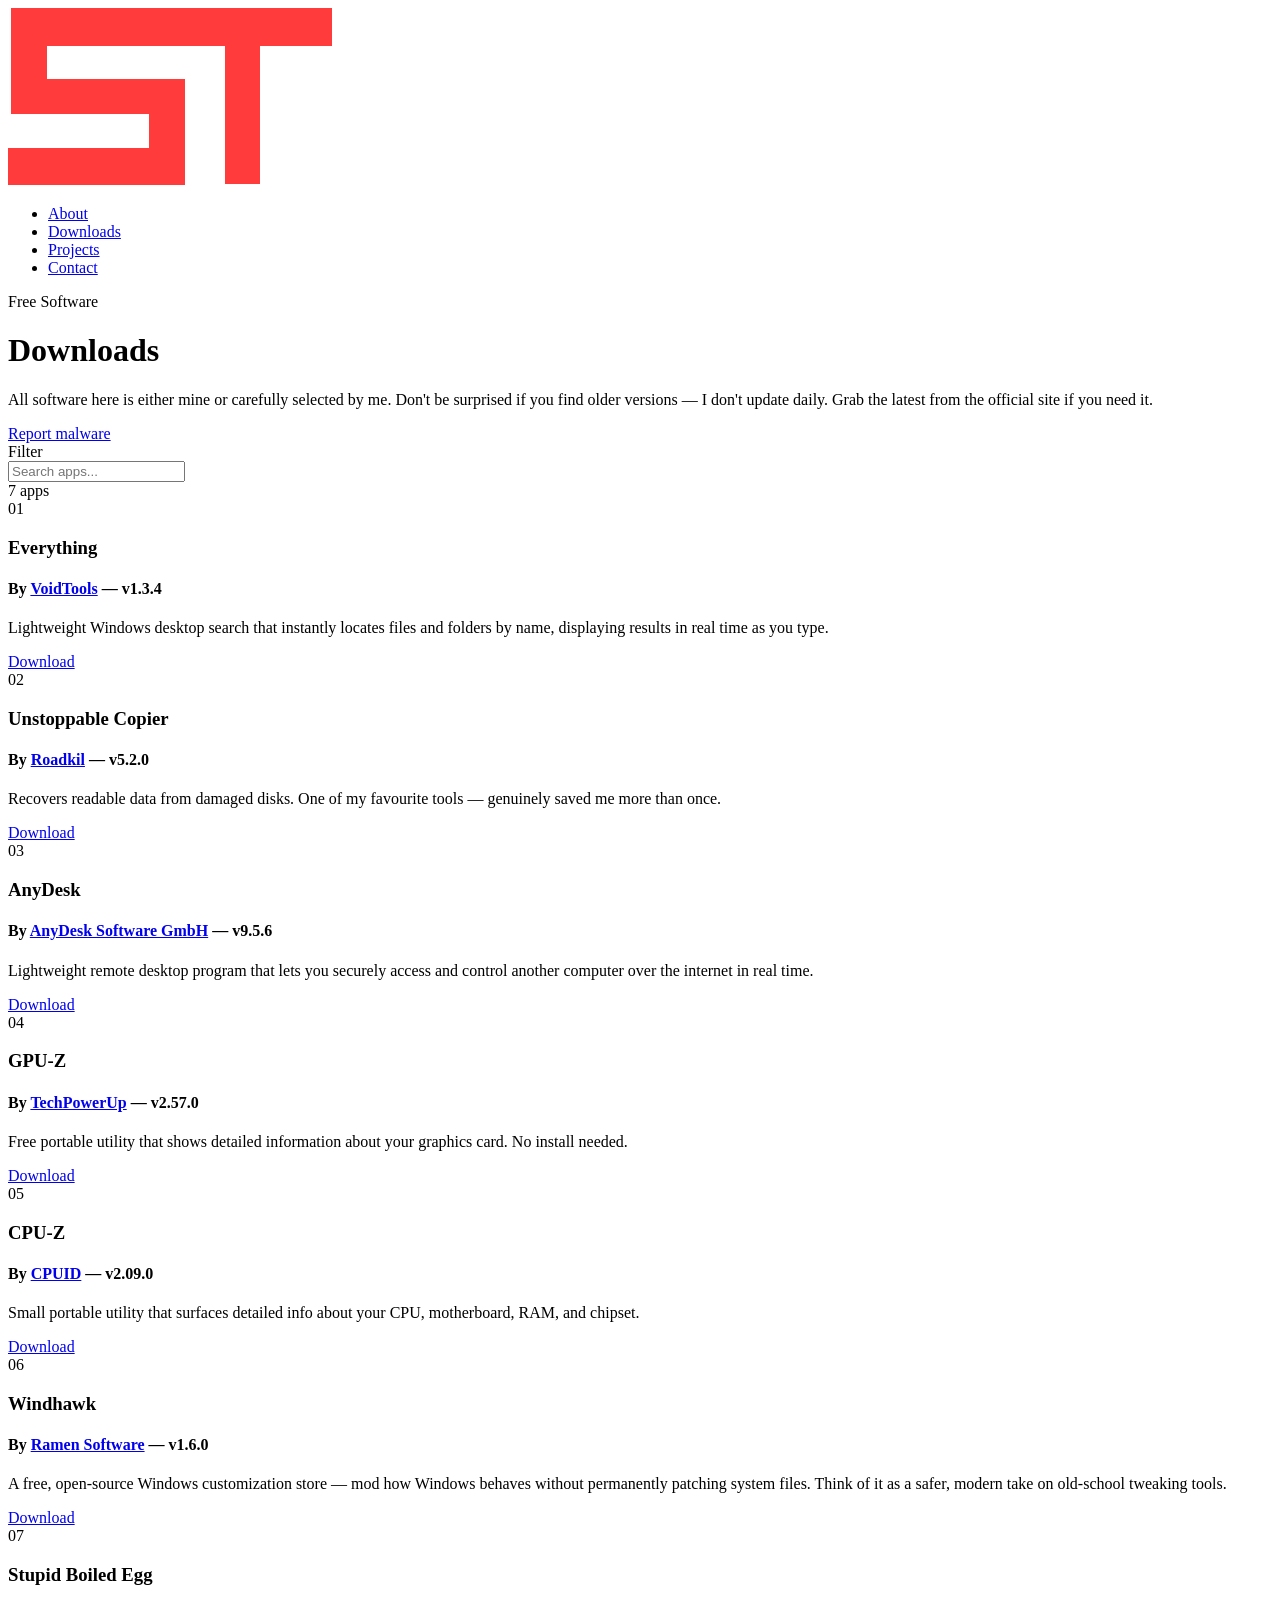
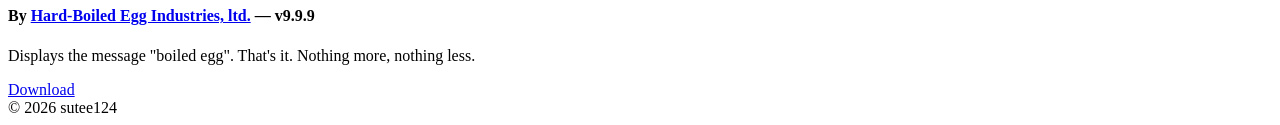
==== commit 7348468e: "Strip page styling and classes while preserving content" ====
--- a/downloads.html
+++ b/downloads.html
@@ -7,444 +7,29 @@
 <link rel="icon" type="image/png+xml" href="/assets/site/favicon.png">
 
 <!--style stuff-->
-<link rel="preconnect" href="https://fonts.googleapis.com">
-<link rel="preconnect" href="https://fonts.gstatic.com" crossorigin>
-<link href="https://fonts.googleapis.com/css2?family=Space+Mono:ital,wght@0,400;0,700;1,400&display=swap" rel="stylesheet">
-<link rel="stylesheet" href="/assets/site/style.css">
-
-<style>
-@font-face {
-  font-family: Imagine;
-  src: url(/assets/site/Imagine_Earth.ttf);
-}
-
-:root {
-  --red: #e8251a;
-  --red-dim: rgba(232,37,26,0.15);
-  --red-border: rgba(232,37,26,0.35);
-  --bg: #080808;
-  --surface: #0f0f0f;
-  --surface2: #161616;
-  --text: #e8e8e8;
-  --muted: #666;
-  --mono: 'Space Mono', monospace;
-  --sans: Imagine, sans-serif;
-}
-
-*, *::before, *::after { margin: 0; padding: 0; box-sizing: border-box; }
-html { scroll-behavior: smooth; }
-
-body {
-  font-family: var(--mono);
-  background: var(--bg);
-  color: var(--text);
-  overflow-x: hidden;
-}
-
-/* ── NOISE OVERLAY ── */
-body::before {
-  content: '';
-  position: fixed;
-  inset: 0;
-  background-image: url("data:image/svg+xml,%3Csvg viewBox='0 0 256 256' xmlns='http://www.w3.org/2000/svg'%3E%3Cfilter id='noise'%3E%3CfeTurbulence type='fractalNoise' baseFrequency='0.9' numOctaves='4' stitchTiles='stitch'/%3E%3C/filter%3E%3Crect width='100%25' height='100%25' filter='url(%23noise)' opacity='0.04'/%3E%3C/svg%3E");
-  pointer-events: none;
-  z-index: 9999;
-  opacity: 0.4;
-}
-
-/* ── SCROLLBAR ── */
-::-webkit-scrollbar { width: 3px; }
-::-webkit-scrollbar-track { background: var(--bg); }
-::-webkit-scrollbar-thumb { background: var(--red); }
-
-/* ── NAV ── */
-nav {
-  position: fixed;
-  top: 0; left: 0; right: 0;
-  z-index: 1000;
-  display: flex;
-  justify-content: space-between;
-  align-items: center;
-  padding: 20px 48px;
-  background: rgba(8,8,8,0.85);
-  backdrop-filter: blur(20px);
-  -webkit-backdrop-filter: blur(20px);
-  border-bottom: 1px solid rgba(255,255,255,0.05);
-}
-
-.nav-logo {
-  font-family: var(--sans);
-  font-weight: 800;
-  font-size: 18px;
-  color: var(--red);
-  text-decoration: none;
-  letter-spacing: -0.5px;
-}
-
-.nav-logo img {
-  max-height: 22px;
-  display: block;
-}
-
-nav ul {
-  list-style: none;
-  display: flex;
-  gap: 36px;
-  align-items: center;
-}
-
-nav a:not(.nav-logo) {
-  color: var(--muted);
-  text-decoration: none;
-  font-size: 11px;
-  letter-spacing: 2px;
-  text-transform: uppercase;
-  transition: color 0.2s;
-}
-
-nav a:not(.nav-logo):hover { color: var(--text); }
-
-/* ── PAGE HEADER ── */
-.page-header {
-  padding: 160px 48px 80px;
-  border-bottom: 1px solid rgba(255,255,255,0.04);
-  position: relative;
-  overflow: hidden;
-}
-
-.page-header::before {
-  content: '';
-  position: absolute;
-  inset: 0;
-  background-image:
-    linear-gradient(rgba(232,37,26,0.03) 1px, transparent 1px),
-    linear-gradient(90deg, rgba(232,37,26,0.03) 1px, transparent 1px);
-  background-size: 60px 60px;
-  mask-image: radial-gradient(ellipse at 0% 100%, black 20%, transparent 70%);
-}
-
-.page-header-inner {
-  position: relative;
-  z-index: 1;
-  max-width: 700px;
-}
-
-.page-eyebrow {
-  font-size: 10px;
-  letter-spacing: 4px;
-  text-transform: uppercase;
-  color: var(--red);
-  margin-bottom: 20px;
-  display: flex;
-  align-items: center;
-  gap: 12px;
-}
-
-.page-eyebrow::before {
-  content: '';
-  width: 28px;
-  height: 1px;
-  background: var(--red);
-}
-
-.page-header h1 {
-  font-family: var(--sans);
-  font-size: clamp(40px, 7vw, 90px);
-  font-weight: 800;
-  line-height: 0.9;
-  letter-spacing: -3px;
-  color: var(--text);
-  margin-bottom: 28px;
-}
-
-.page-header h1 span { color: var(--red); }
-
-.page-header p {
-  font-size: 12px;
-  line-height: 2;
-  color: var(--muted);
-  max-width: 480px;
-  margin-bottom: 10px;
-}
-
-.malware-link {
-  display: inline-flex;
-  align-items: center;
-  gap: 6px;
-  margin-top: 8px;
-  font-size: 10px;
-  letter-spacing: 2px;
-  text-transform: uppercase;
-  color: var(--red);
-  text-decoration: none;
-  opacity: 0.7;
-  transition: opacity 0.2s;
-}
-
-.malware-link:hover { opacity: 1; }
-
-.malware-link::before {
-  content: '!';
-  display: inline-flex;
-  align-items: center;
-  justify-content: center;
-  width: 14px;
-  height: 14px;
-  border: 1px solid var(--red);
-  font-size: 9px;
-  border-radius: 50%;
-}
-
-/* ── DOWNLOADS SECTION ── */
-#downloads {
-  padding: 64px 48px 120px;
-}
-
-/* ── SEARCH ── */
-.search-box {
-  margin-bottom: 48px;
-  display: flex;
-  align-items: center;
-  gap: 16px;
-  flex-wrap: wrap;
-}
-
-.search-label {
-  font-size: 10px;
-  letter-spacing: 3px;
-  text-transform: uppercase;
-  color: var(--muted);
-  flex-shrink: 0;
-}
-
-.search-wrapper {
-  position: relative;
-  flex: 1;
-  max-width: 400px;
-}
-
-.search-wrapper input {
-  width: 100%;
-  padding: 12px 40px 12px 16px;
-  background: var(--surface);
-  border: 1px solid rgba(255,255,255,0.06);
-  color: var(--text);
-  font-family: var(--mono);
-  font-size: 12px;
-  outline: none;
-  transition: border-color 0.2s;
-}
-
-.search-wrapper input:focus { border-color: var(--red); }
-.search-wrapper input::placeholder { color: var(--muted); }
-
-.clear-btn {
-  position: absolute;
-  right: 12px;
-  top: 50%;
-  transform: translateY(-50%);
-  color: var(--red);
-  font-size: 18px;
-  cursor: pointer;
-  display: none;
-  line-height: 1;
-  transition: opacity 0.2s;
-  background: none;
-  border: none;
-  padding: 0;
-}
-
-.clear-btn:hover { opacity: 0.7; }
-
-.result-count {
-  font-size: 10px;
-  letter-spacing: 2px;
-  color: var(--muted);
-  flex-shrink: 0;
-}
-
-/* ── NO RESULTS ── */
-.no-results {
-  display: none;
-  padding: 48px 0;
-  font-size: 12px;
-  color: var(--red);
-  letter-spacing: 2px;
-  text-transform: uppercase;
-  opacity: 0.7;
-}
-
-.no-results.show { display: block; }
-
-/* ── DOWNLOADS GRID ── */
-.downloads-grid {
-  display: grid;
-  grid-template-columns: repeat(auto-fill, minmax(280px, 1fr));
-  gap: 1px;
-  background: rgba(255,255,255,0.04);
-  border: 1px solid rgba(255,255,255,0.04);
-}
-
-/* ── DOWNLOAD CARD ── */
-.downloads-card {
-  background: var(--bg);
-  padding: 32px;
-  position: relative;
-  overflow: hidden;
-  transition: background 0.2s;
-  display: flex;
-  flex-direction: column;
-}
-
-.downloads-card::before {
-  content: '';
-  position: absolute;
-  left: 0; top: 0; bottom: 0;
-  width: 2px;
-  background: var(--red);
-  transform: scaleY(0);
-  transform-origin: bottom;
-  transition: transform 0.3s ease;
-}
-
-.downloads-card:hover { background: var(--surface); }
-.downloads-card:hover::before { transform: scaleY(1); }
-
-.card-num {
-  font-size: 10px;
-  letter-spacing: 2px;
-  color: var(--muted);
-  margin-bottom: 20px;
-}
-
-.downloads-card h3 {
-  font-family: var(--sans);
-  font-weight: 700;
-  font-size: 16px;
-  color: var(--text);
-  margin-bottom: 6px;
-  line-height: 1.2;
-}
-
-.downloads-card h4 {
-  font-size: 10px;
-  letter-spacing: 1px;
-  text-transform: uppercase;
-  color: var(--muted);
-  margin-bottom: 16px;
-  font-weight: 400;
-}
-
-.publisher-link {
-  color: var(--red);
-  text-decoration: none;
-  transition: opacity 0.2s;
-}
-
-.publisher-link:hover { opacity: 0.7; }
-
-.downloads-card p {
-  font-size: 11px;
-  line-height: 1.9;
-  color: var(--muted);
-  margin-bottom: 28px;
-  flex: 1;
-}
-
-/* ── DOWNLOAD BUTTON ── */
-.btn-dl {
-  display: inline-flex;
-  align-items: center;
-  gap: 8px;
-  padding: 10px 18px;
-  background: var(--red-dim);
-  border: 1px solid var(--red-border);
-  color: var(--text);
-  font-family: var(--mono);
-  font-size: 10px;
-  letter-spacing: 2px;
-  text-transform: uppercase;
-  text-decoration: none;
-  align-self: flex-start;
-  transition: all 0.2s;
-}
-
-.btn-dl::after {
-  content: '↓';
-  font-size: 12px;
-  line-height: 1;
-  transition: transform 0.2s;
-}
-
-.btn-dl:hover {
-  background: var(--red);
-  border-color: var(--red);
-  color: #fff;
-}
-
-.btn-dl:hover::after {
-  transform: translateY(2px);
-}
-
-/* ── FOOTER ── */
-footer {
-  padding: 28px 48px;
-  border-top: 1px solid rgba(255,255,255,0.06);
-  display: flex;
-  justify-content: space-between;
-  align-items: center;
-  flex-wrap: wrap;
-  gap: 16px;
-}
-
-.footer-copy {
-  font-size: 10px;
-  letter-spacing: 2px;
-  color: var(--muted);
-  text-transform: uppercase;
-}
-
-/* ── REVEAL ANIMATION ── */
-.reveal {
-  opacity: 0;
-  transform: translateY(20px);
-  transition: opacity 0.6s ease, transform 0.6s ease;
-}
-.reveal.visible { opacity: 1; transform: none; }
-
-/* ── RESPONSIVE ── */
-@media (max-width: 768px) {
-  nav { padding: 16px 24px; }
-  .page-header { padding: 120px 24px 60px; }
-  #downloads { padding: 48px 24px 80px; }
-  .search-box { gap: 12px; }
-  .search-label { display: none; }
-  footer { padding: 24px; }
-}
-</style>
 </head>
 <body>
 
 <!-- ── NAV (untouched) ── -->
 <nav>
-  <a href="index.html" class="nav-logo">
-    <img src="/assets/site/logo.png" alt="Sutee" onerror="this.style.display='none';this.parentElement.textContent='sutee.'">
+  <a href="index.html">
+    <img src="/assets/site/logo.png" alt="Sutee" onerror="this.hidden=true;this.parentElement.textContent='sutee.'">
   </a>
   <ul>
-    <li><a href="#about">About</a></li>
+    <li><a href="index#about">About</a></li>
     <li><a href="downloads">Downloads</a></li>
-    <li><a href="#projects">Projects</a></li>
-    <li><a href="#contact">Contact</a></li>
+    <li><a href="index#projects">Projects</a></li>
+    <li><a href="index#contact">Contact</a></li>
   </ul>
 </nav>
 
 <!-- ── PAGE HEADER ── -->
-<div class="page-header">
-  <div class="page-header-inner">
-    <div class="page-eyebrow">Free Software</div>
+<div>
+  <div>
+    <div>Free Software</div>
     <h1>Down<span>loads</span></h1>
     <p>All software here is either mine or carefully selected by me. Don't be surprised if you find older versions — I don't update daily. Grab the latest from the official site if you need it.</p>
-    <a href="mailto:sutee1241@outlook.com?subject=Possible%20Malware%20Found%20on%20Downloads%20Page&body=I%20believe%20I%20found%20a%20file%20that%20may%20be%20malicious.%0A%5BPlease%20list%20the%20file%20name(s)%20or%20link(s)%20below.%5D%0A%0A1.%0A2.%0A3.%0A%0AThank%20you." class="malware-link">Report malware</a>
+    <a href="mailto:sutee1241@outlook.com?subject=Possible%20Malware%20Found%20on%20Downloads%20Page&body=I%20believe%20I%20found%20a%20file%20that%20may%20be%20malicious.%0A%5BPlease%20list%20the%20file%20name(s)%20or%20link(s)%20below.%5D%0A%0A1.%0A2.%0A3.%0A%0AThank%20you.">Report malware</a>
   </div>
 </div>
 
@@ -452,74 +37,74 @@
 <section id="downloads">
 
   <!-- Search bar (outside grid) -->
-  <div class="search-box">
-    <span class="search-label">Filter</span>
-    <div class="search-wrapper">
+  <div>
+    <span>Filter</span>
+    <div>
       <input type="text" id="searchInput" placeholder="Search apps...">
-      <button id="clearBtn" class="clear-btn" aria-label="Clear search">&times;</button>
+      <button id="clearBtn" aria-label="Clear search">&times;</button>
     </div>
-    <span class="result-count" id="resultCount"></span>
+    <span id="resultCount"></span>
   </div>
 
-  <p id="noResults" class="no-results">// no results found.</p>
+  <p id="noResults">// no results found.</p>
 
   <!-- Grid -->
-  <div class="downloads-grid" id="downloadsGrid">
+  <div id="downloadsGrid">
 
-    <div class="downloads-card reveal">
-      <div class="card-num">01</div>
+    <div>
+      <div>01</div>
       <h3>Everything</h3>
-      <h4>By <a href="https://www.voidtools.com/" target="_blank" class="publisher-link">VoidTools</a> &mdash; v1.3.4</h4>
+      <h4>By <a href="https://www.voidtools.com/" target="_blank">VoidTools</a> &mdash; v1.3.4</h4>
       <p>Lightweight Windows desktop search that instantly locates files and folders by name, displaying results in real time as you type.</p>
-      <a href="/apps/Everything.exe" class="btn-dl">Download</a>
+      <a href="/apps/Everything.exe">Download</a>
     </div>
 
-    <div class="downloads-card reveal">
-      <div class="card-num">02</div>
+    <div>
+      <div>02</div>
       <h3>Unstoppable Copier</h3>
-      <h4>By <a href="https://www.roadkil.net/" target="_blank" class="publisher-link">Roadkil</a> &mdash; v5.2.0</h4>
+      <h4>By <a href="https://www.roadkil.net/" target="_blank">Roadkil</a> &mdash; v5.2.0</h4>
       <p>Recovers readable data from damaged disks. One of my favourite tools — genuinely saved me more than once.</p>
-      <a href="/apps/UnstoppableCopier.exe" class="btn-dl">Download</a>
+      <a href="/apps/UnstoppableCopier.exe">Download</a>
     </div>
 
-    <div class="downloads-card reveal">
-      <div class="card-num">03</div>
+    <div>
+      <div>03</div>
       <h3>AnyDesk</h3>
-      <h4>By <a href="https://anydesk.com/" target="_blank" class="publisher-link">AnyDesk Software GmbH</a> &mdash; v9.5.6</h4>
+      <h4>By <a href="https://anydesk.com/" target="_blank">AnyDesk Software GmbH</a> &mdash; v9.5.6</h4>
       <p>Lightweight remote desktop program that lets you securely access and control another computer over the internet in real time.</p>
-      <a href="/apps/AnyDesk.exe" class="btn-dl">Download</a>
+      <a href="/apps/AnyDesk.exe">Download</a>
     </div>
 
-    <div class="downloads-card reveal">
-      <div class="card-num">04</div>
+    <div>
+      <div>04</div>
       <h3>GPU-Z</h3>
-      <h4>By <a href="https://www.techpowerup.com/" target="_blank" class="publisher-link">TechPowerUp</a> &mdash; v2.57.0</h4>
+      <h4>By <a href="https://www.techpowerup.com/" target="_blank">TechPowerUp</a> &mdash; v2.57.0</h4>
       <p>Free portable utility that shows detailed information about your graphics card. No install needed.</p>
-      <a href="/apps/GPU-Z.exe" class="btn-dl">Download</a>
+      <a href="/apps/GPU-Z.exe">Download</a>
     </div>
 
-    <div class="downloads-card reveal">
-      <div class="card-num">05</div>
+    <div>
+      <div>05</div>
       <h3>CPU-Z</h3>
-      <h4>By <a href="https://www.cpuid.com/" target="_blank" class="publisher-link">CPUID</a> &mdash; v2.09.0</h4>
+      <h4>By <a href="https://www.cpuid.com/" target="_blank">CPUID</a> &mdash; v2.09.0</h4>
       <p>Small portable utility that surfaces detailed info about your CPU, motherboard, RAM, and chipset.</p>
-      <a href="/apps/cpuz.exe" class="btn-dl">Download</a>
+      <a href="/apps/cpuz.exe">Download</a>
     </div>
 
-    <div class="downloads-card reveal">
-      <div class="card-num">06</div>
+    <div>
+      <div>06</div>
       <h3>Windhawk</h3>
-      <h4>By <a href="https://ramensoftware.com/" target="_blank" class="publisher-link">Ramen Software</a> &mdash; v1.6.0</h4>
+      <h4>By <a href="https://ramensoftware.com/" target="_blank">Ramen Software</a> &mdash; v1.6.0</h4>
       <p>A free, open-source Windows customization store — mod how Windows behaves without permanently patching system files. Think of it as a safer, modern take on old-school tweaking tools.</p>
-      <a href="/apps/windhawk_setup.exe" class="btn-dl">Download</a>
+      <a href="/apps/windhawk_setup.exe">Download</a>
     </div>
 
-    <div class="downloads-card reveal">
-      <div class="card-num">07</div>
+    <div>
+      <div>07</div>
       <h3>Stupid Boiled Egg</h3>
-      <h4>By <a href="https://guthib.com/" target="_blank" class="publisher-link">Hard-Boiled Egg Industries, ltd.</a> &mdash; v9.9.9</h4>
+      <h4>By <a href="https://guthib.com/" target="_blank">Hard-Boiled Egg Industries, ltd.</a> &mdash; v9.9.9</h4>
       <p>Displays the message "boiled egg". That's it. Nothing more, nothing less.</p>
-      <a href="/apps/boiled egg.exe" class="btn-dl">Download</a>
+      <a href="/apps/boiled egg.exe">Download</a>
     </div>
 
   </div>
@@ -527,7 +112,7 @@
 
 <!-- ── FOOTER (untouched) ── -->
 <footer>
-  <span class="footer-copy">© 2026 sutee124</span>
+  <span>© 2026 sutee124</span>
 </footer>
 
 <script>
@@ -536,7 +121,7 @@
 const clearBtn     = document.getElementById('clearBtn');
 const noResults    = document.getElementById('noResults');
 const resultCount  = document.getElementById('resultCount');
-const cards        = document.querySelectorAll('.downloads-card');
+const cards        = document.querySelectorAll('#downloadsGrid > div');
 const total        = cards.length;
 
 function filterCards() {
@@ -546,15 +131,15 @@
   cards.forEach(card => {
     const match = card.innerText.toLowerCase().includes(q);
     if (match) {
-      card.style.display = 'flex';
+      card.hidden = false;
       visible++;
     } else {
-      card.style.display = 'none';
+      card.hidden = true;
     }
   });
 
-  noResults.classList.toggle('show', visible === 0 && q !== '');
-  clearBtn.style.display = q ? 'block' : 'none';
+  noResults.hidden = !(visible === 0 && q !== '');
+  clearBtn.hidden = !q;
   resultCount.textContent = q ? `${visible} / ${total}` : `${total} apps`;
 }
 
@@ -567,22 +152,8 @@
 });
 
 // set initial count
-resultCount.textContent = `${total} apps`;
+filterCards();
 
-// ── SCROLL REVEAL ──
-const observer = new IntersectionObserver(entries => {
-  entries.forEach(e => {
-    if (e.isIntersecting) {
-      e.target.classList.add('visible');
-      observer.unobserve(e.target);
-    }
-  });
-}, { threshold: 0.08 });
-
-document.querySelectorAll('.reveal').forEach((el, i) => {
-  el.style.transitionDelay = `${i * 60}ms`;
-  observer.observe(el);
-});
 </script>
 
 </body>
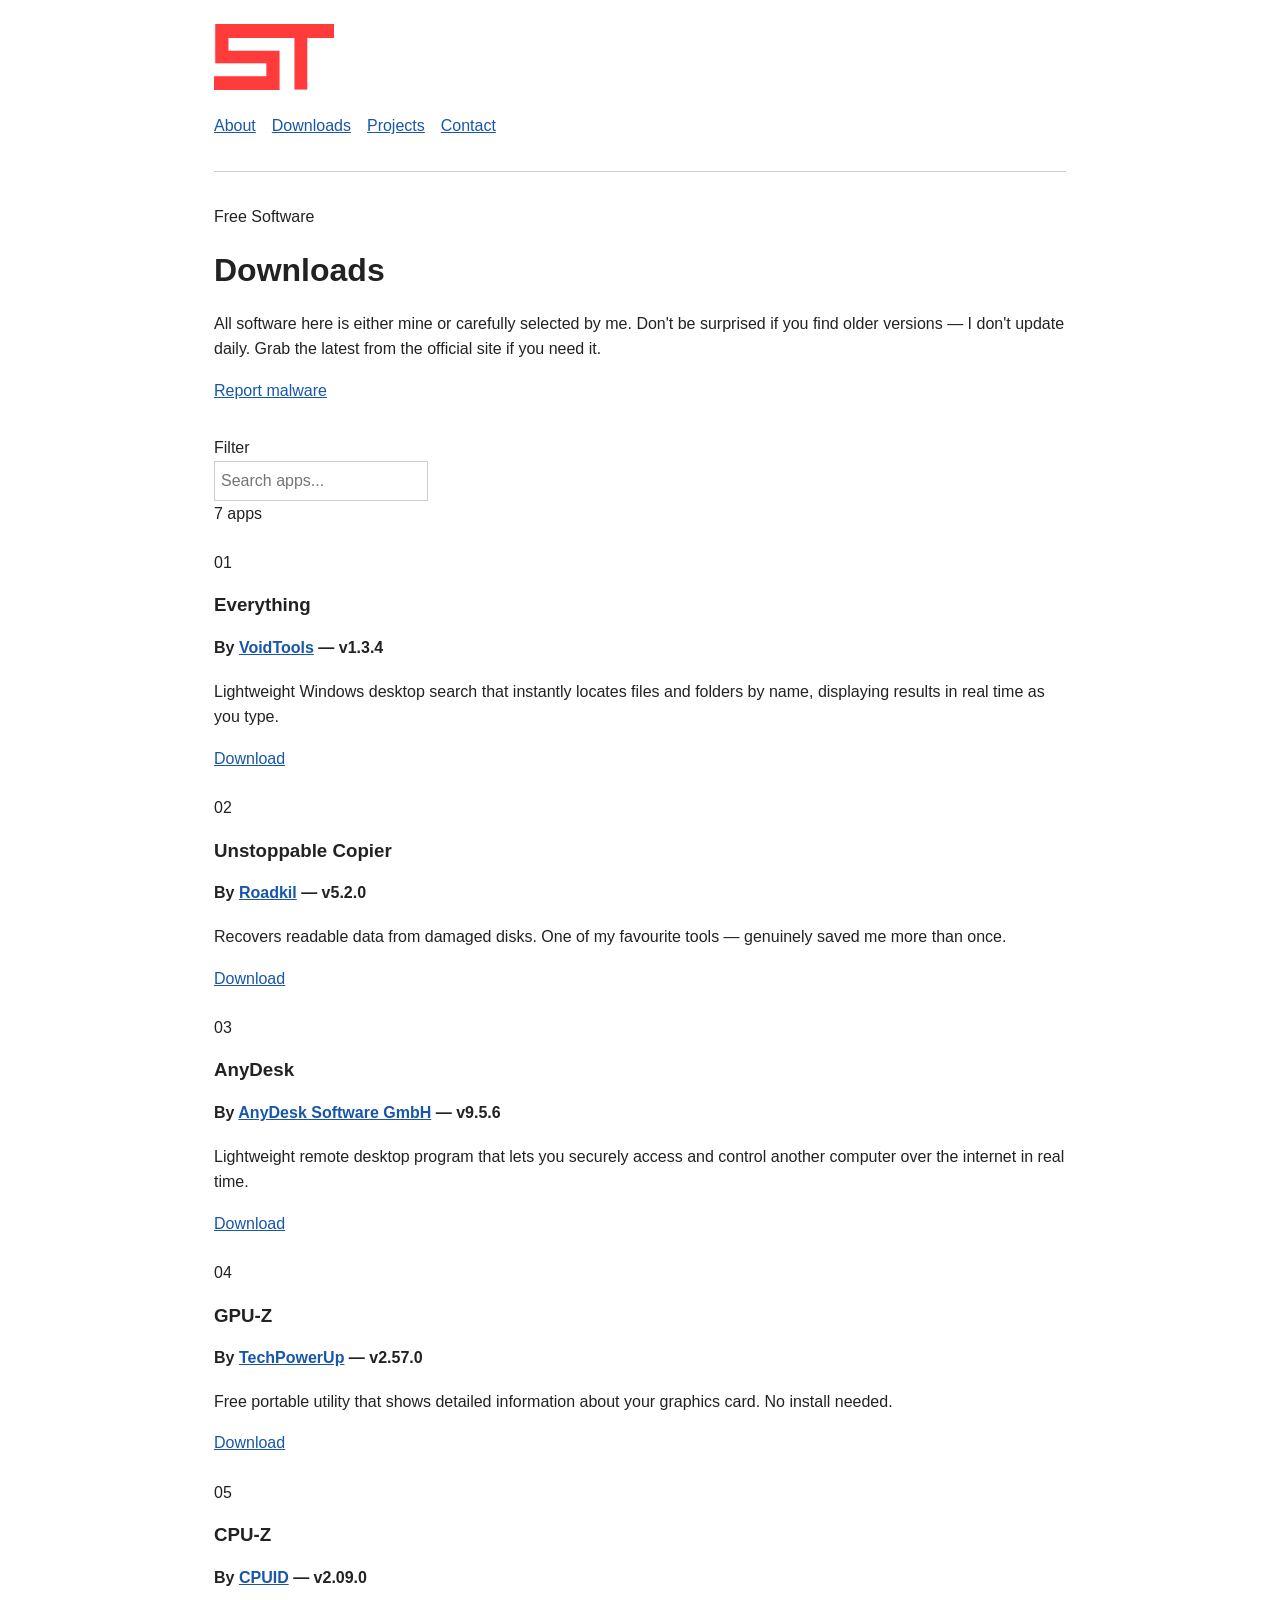
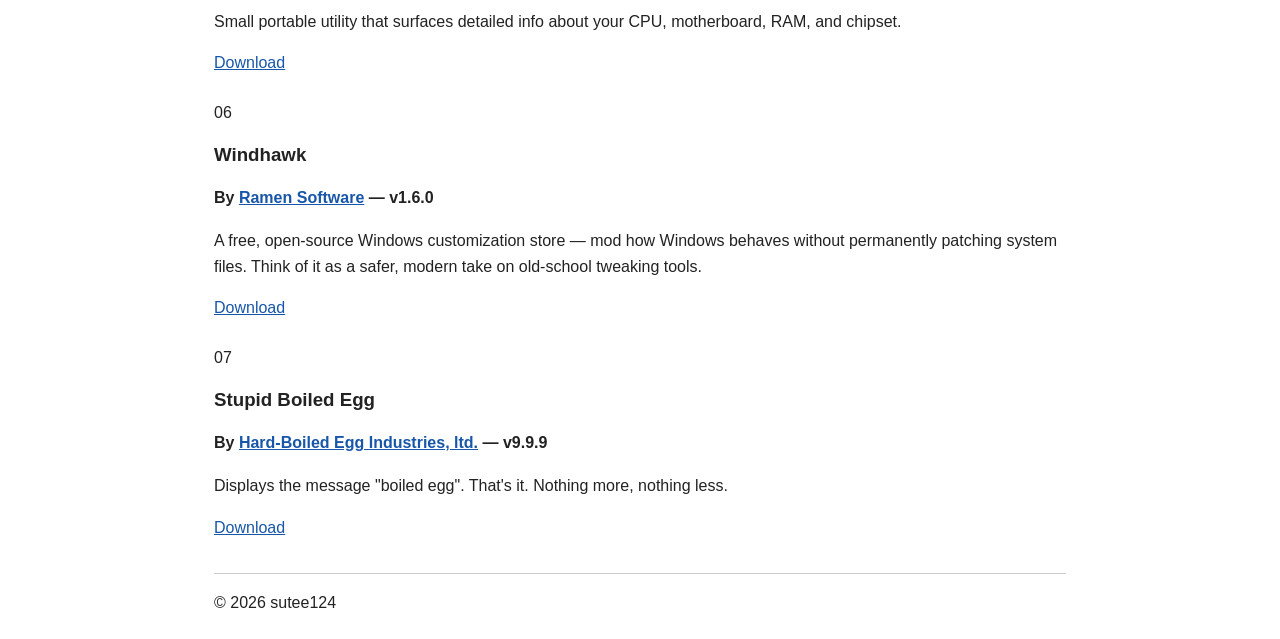
==== commit c11875c8: "Add a minimal editable CSS starter template" ====
--- a/downloads.html
+++ b/downloads.html
@@ -7,6 +7,7 @@
 <link rel="icon" type="image/png+xml" href="/assets/site/favicon.png">
 
 <!--style stuff-->
+<link rel="stylesheet" href="/assets/site/style.css">
 </head>
 <body>
 
--- a/assets/site/style.css
+++ b/assets/site/style.css
@@ -0,0 +1,121 @@
+/* Basic starting point. Edit these values first. */
+:root {
+  --background: #ffffff;
+  --text: #222222;
+  --link: #1756a9;
+  --border: #cccccc;
+  --page-width: 900px;
+}
+
+* {
+  box-sizing: border-box;
+}
+
+/* Page */
+body {
+  max-width: var(--page-width);
+  margin: 0 auto;
+  padding: 24px;
+  background: var(--background);
+  color: var(--text);
+  font-family: Arial, sans-serif;
+  font-size: 16px;
+  line-height: 1.6;
+  overflow-wrap: break-word;
+}
+
+h1, h2, h3, h4 {
+  line-height: 1.2;
+}
+
+a {
+  color: var(--link);
+}
+
+a:hover {
+  text-decoration: none;
+}
+
+/* Navigation and sections */
+nav {
+  margin-bottom: 32px;
+  padding-bottom: 16px;
+  border-bottom: 1px solid var(--border);
+}
+
+nav img {
+  width: 120px;
+}
+
+nav ul {
+  display: flex;
+  flex-wrap: wrap;
+  gap: 16px;
+  padding: 0;
+  list-style: none;
+}
+
+section, footer {
+  margin-top: 32px;
+}
+
+footer {
+  padding-top: 16px;
+  border-top: 1px solid var(--border);
+}
+
+/* Images, embeds, and drawing canvas */
+img, video, canvas {
+  max-width: 100%;
+  height: auto;
+}
+
+iframe {
+  max-width: 100%;
+  border: 1px solid var(--border);
+}
+
+svg {
+  vertical-align: middle;
+}
+
+canvas {
+  border: 1px solid var(--border);
+  background: #ffffff;
+}
+
+/* Form controls */
+button, input, select, textarea {
+  max-width: 100%;
+  font: inherit;
+}
+
+button {
+  padding: 6px 12px;
+  cursor: pointer;
+}
+
+input[type="text"], textarea {
+  padding: 6px;
+  border: 1px solid var(--border);
+}
+
+:focus-visible {
+  outline: 2px solid var(--link);
+  outline-offset: 3px;
+}
+
+/* Existing IDs: no class names needed */
+#repo-list > div, #downloadsGrid > div {
+  margin: 24px 0;
+}
+
+#previewImg {
+  max-height: 120px;
+  width: auto;
+}
+
+/* Keep content hidden by the page scripts hidden. */
+[hidden] {
+  display: none !important;
+}
